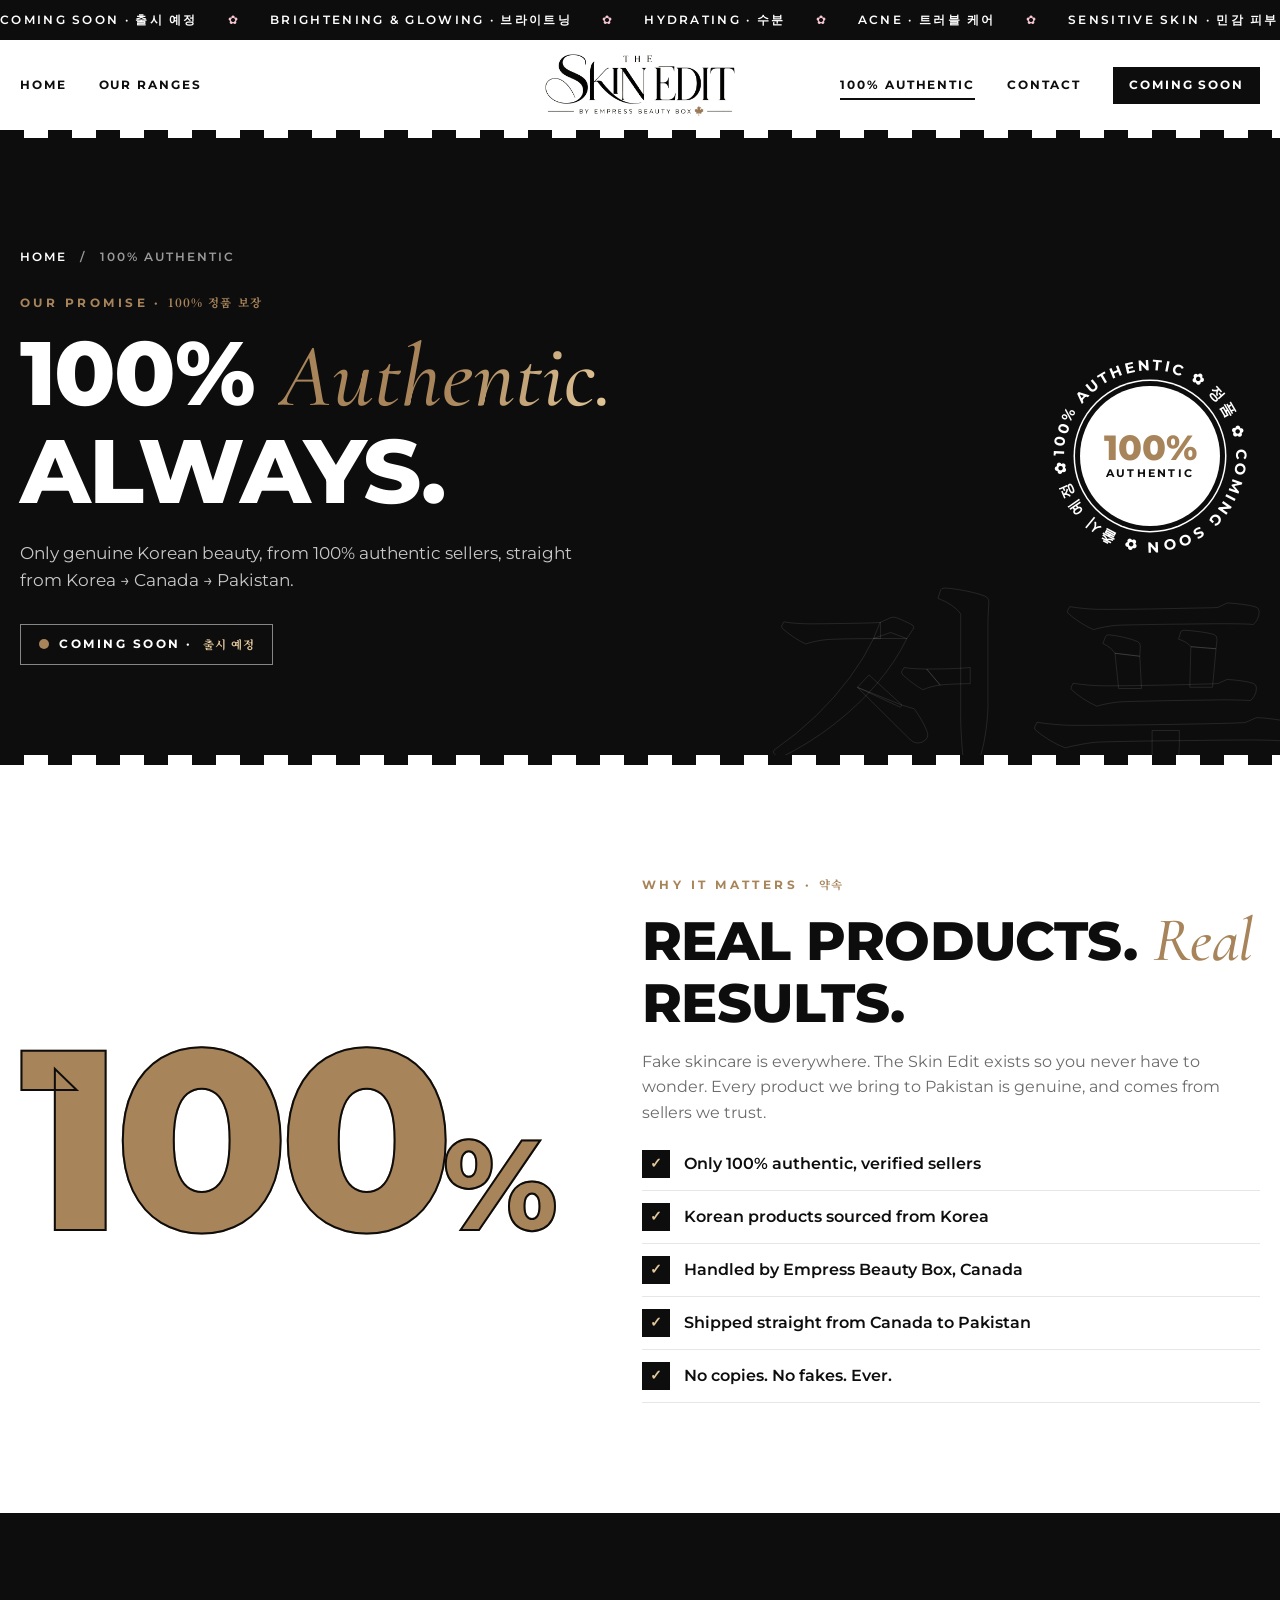
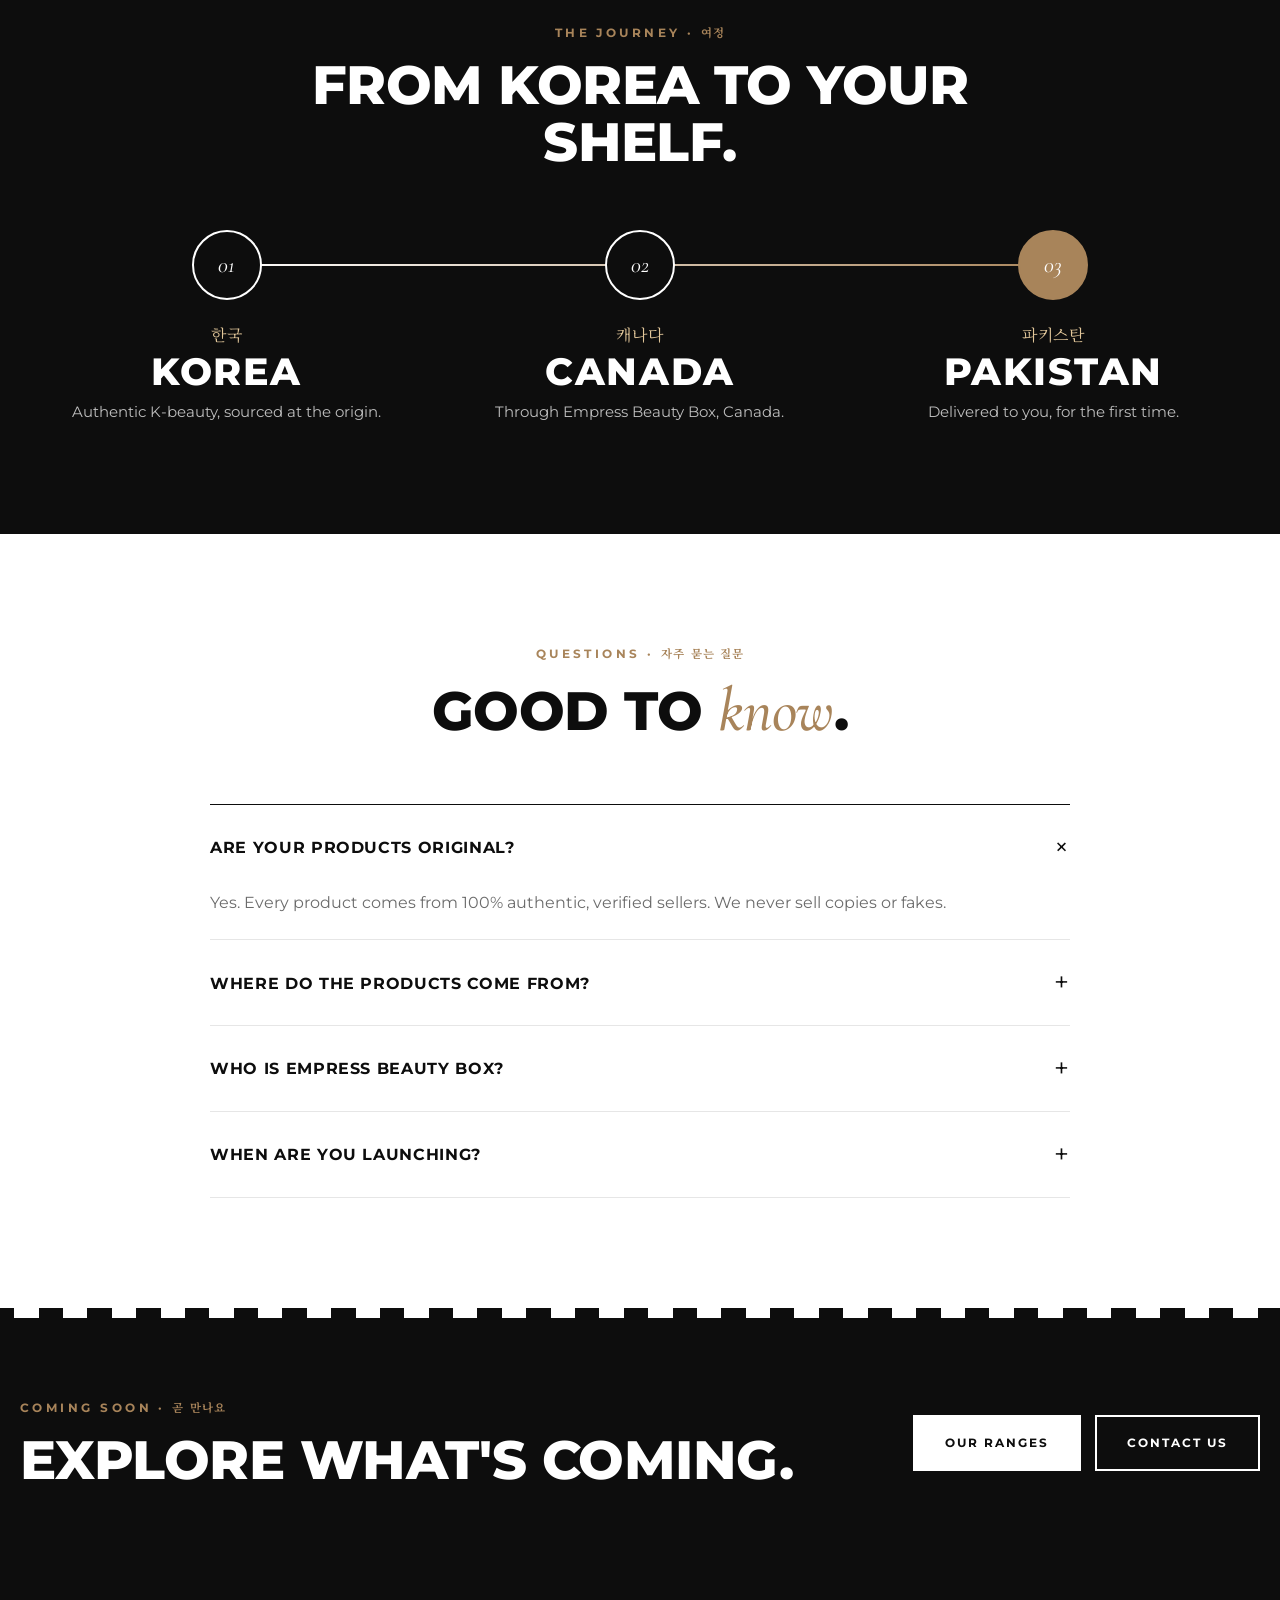
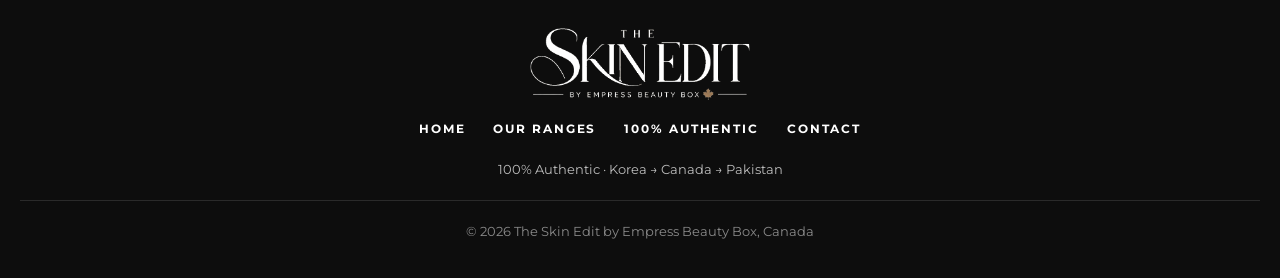
==== authentic.html @ d5a6337c "Add Our Ranges, 100% Authentic and Contact pages with shared header, mobile menu and footer Co-Autho" ====
<!DOCTYPE html>
<html lang="en">
<head>
  <meta charset="UTF-8" />
  <meta name="viewport" content="width=device-width, initial-scale=1.0" />
  <title>100% Authentic — The Skin Edit</title>
  <meta name="description" content="Every product at The Skin Edit is 100% authentic, from Korea through Canada to Pakistan." />
  <link rel="icon" href="images/logo.png" />
  <link rel="preconnect" href="https://fonts.googleapis.com" />
  <link rel="preconnect" href="https://fonts.gstatic.com" crossorigin />
  <link href="https://fonts.googleapis.com/css2?family=Cormorant+Garamond:ital,wght@0,500;0,600;1,500&family=Montserrat:wght@400;500;600;700;800&family=Noto+Serif+KR:wght@400;600&display=swap" rel="stylesheet" />
  <link rel="stylesheet" href="css/styles.css" />
</head>
<body>

  <!-- ===== Scrolling top bar: our ranges ===== -->
  <div class="promo" aria-label="Our ranges, coming soon">
    <div class="promo-track">
      <span>Coming Soon · 출시 예정</span><b>✿</b>
      <span>Brightening &amp; Glowing · 브라이트닝</span><b>✿</b>
      <span>Hydrating · 수분</span><b>✿</b>
      <span>Acne · 트러블 케어</span><b>✿</b>
      <span>Sensitive Skin · 민감 피부</span><b>✿</b>
      <span>Dry Skin · 건성 피부</span><b>✿</b>
      <span>Sunscreen · 선크림</span><b>✿</b>
      <span>Coming Soon · 출시 예정</span><b>✿</b>
      <span>Brightening &amp; Glowing · 브라이트닝</span><b>✿</b>
      <span>Hydrating · 수분</span><b>✿</b>
      <span>Acne · 트러블 케어</span><b>✿</b>
      <span>Sensitive Skin · 민감 피부</span><b>✿</b>
      <span>Dry Skin · 건성 피부</span><b>✿</b>
      <span>Sunscreen · 선크림</span><b>✿</b>
    </div>
  </div>

  <!-- ===== Header ===== -->
  <header class="header" id="top">
    <div class="container header-row">
      <nav class="nav nav-left">
        <a href="index.html">Home</a>
        <a href="ranges.html">Our Ranges</a>
      </nav>
      <a href="index.html" class="logo"><img src="images/logo.png" alt="The Skin Edit by Empress Beauty Box" /></a>
      <nav class="nav nav-right">
        <a href="authentic.html" class="active" aria-current="page">100% Authentic</a>
        <a href="contact.html">Contact</a>
        <a href="index.html#launch" class="nav-pill">Coming Soon</a>
      </nav>
      <button class="menu-btn" id="menuBtn" aria-label="Open menu" aria-expanded="false"><span></span><span></span><span></span></button>
    </div>
    <nav class="mobile-menu" id="mobileMenu">
      <a href="index.html">Home</a>
      <a href="ranges.html">Our Ranges</a>
      <a href="authentic.html" class="active" aria-current="page">100% Authentic</a>
      <a href="contact.html">Contact</a>
    </nav>
  </header>

  <main>
    <!-- ===== Page banner ===== -->
    <section class="page-hero">
      <div class="page-hero-kr" aria-hidden="true">정품</div>
      <div class="petals" aria-hidden="true">
        <span></span><span></span><span></span><span></span><span></span><span></span>
        <span></span><span></span><span></span><span></span><span></span><span></span>
      </div>
      <div class="container page-hero-inner with-seal">
        <div>
          <p class="crumbs intro" style="--d: 0.05s"><a href="index.html">Home</a> <span>/</span> 100% Authentic</p>
          <p class="eyebrow intro" style="--d: 0.15s">Our Promise · <span lang="ko">100% 정품 보장</span></p>
          <h1 class="intro" style="--d: 0.25s">100% <em>Authentic.</em><br />Always.</h1>
          <p class="page-hero-sub intro" style="--d: 0.4s">Only genuine Korean beauty, from 100% authentic sellers, straight from Korea → Canada → Pakistan.</p>
          <span class="soon-chip intro" style="--d: 0.55s"><span class="dot"></span> Coming Soon · <span lang="ko">출시 예정</span></span>
        </div>
        <div class="seal seal-lg intro" style="--d: 0.5s" aria-label="100% authentic">
          <svg viewBox="0 0 200 200" class="seal-ring" aria-hidden="true">
            <defs><path id="sealPath" d="M100 100 m-78 0 a78 78 0 1 1 156 0 a78 78 0 1 1 -156 0" /></defs>
            <text textLength="486" lengthAdjust="spacing"><textPath href="#sealPath" textLength="486" lengthAdjust="spacing">100% AUTHENTIC ✿ 정품 ✿ COMING SOON ✿ 출시 예정 ✿</textPath></text>
          </svg>
          <div class="seal-center"><b>100%</b><span>Authentic</span></div>
        </div>
      </div>
    </section>

    <!-- ===== Statement ===== -->
    <section class="section">
      <div class="container statement">
        <div class="statement-big reveal" aria-hidden="true">100<span>%</span></div>
        <div class="statement-text reveal">
          <p class="eyebrow">Why it matters · <span lang="ko">약속</span></p>
          <h2>Real products. <em>Real</em> results.</h2>
          <p>Fake skincare is everywhere. The Skin Edit exists so you never have to wonder. Every product we bring to Pakistan is genuine, and comes from sellers we trust.</p>
          <ul class="checklist">
            <li>Only 100% authentic, verified sellers</li>
            <li>Korean products sourced from Korea</li>
            <li>Handled by Empress Beauty Box, Canada</li>
            <li>Shipped straight from Canada to Pakistan</li>
            <li>No copies. No fakes. Ever.</li>
          </ul>
        </div>
      </div>
    </section>

    <!-- ===== Journey ===== -->
    <section class="journey">
      <div class="container">
        <div class="section-head light reveal">
          <p class="eyebrow">The Journey · <span lang="ko">여정</span></p>
          <h2>From Korea to your shelf.</h2>
        </div>
        <ol class="route">
          <li class="reveal">
            <span class="route-step">01</span>
            <p class="route-kr" lang="ko">한국</p>
            <h3>Korea</h3>
            <p>Authentic K-beauty, sourced at the origin.</p>
          </li>
          <li class="reveal">
            <span class="route-step">02</span>
            <p class="route-kr" lang="ko">캐나다</p>
            <h3>Canada</h3>
            <p>Through Empress Beauty Box, Canada.</p>
          </li>
          <li class="final reveal">
            <span class="route-step">03</span>
            <p class="route-kr" lang="ko">파키스탄</p>
            <h3>Pakistan</h3>
            <p>Delivered to you, for the first time.</p>
          </li>
        </ol>
      </div>
    </section>

    <!-- ===== FAQ ===== -->
    <section class="section">
      <div class="container faq-wrap">
        <div class="section-head reveal">
          <p class="eyebrow">Questions · <span lang="ko">자주 묻는 질문</span></p>
          <h2>Good to <em>know</em>.</h2>
        </div>
        <div class="faq">
          <details class="reveal" open>
            <summary>Are your products original?</summary>
            <p>Yes. Every product comes from 100% authentic, verified sellers. We never sell copies or fakes.</p>
          </details>
          <details class="reveal">
            <summary>Where do the products come from?</summary>
            <p>Korean products are sourced from Korea, brought through Empress Beauty Box in Canada, and shipped straight to Pakistan.</p>
          </details>
          <details class="reveal">
            <summary>Who is Empress Beauty Box?</summary>
            <p>Empress Beauty Box is the Canadian company behind The Skin Edit, bringing authentic K-beauty to Pakistan for the first time.</p>
          </details>
          <details class="reveal">
            <summary>When are you launching?</summary>
            <p>Very soon! The Skin Edit is coming to Pakistan for the first time. <a href="contact.html">Get in touch</a> to hear first.</p>
          </details>
        </div>
      </div>
    </section>

    <!-- ===== CTA ===== -->
    <section class="cta-band">
      <div class="container cta-inner reveal">
        <div>
          <p class="eyebrow">Coming Soon · <span lang="ko">곧 만나요</span></p>
          <h2>Explore what's coming.</h2>
        </div>
        <div class="cta-actions">
          <a href="ranges.html" class="btn btn-light">Our Ranges</a>
          <a href="contact.html" class="btn btn-ghost">Contact Us</a>
        </div>
      </div>
    </section>

  </main>

  <!-- ===== Footer ===== -->
  <footer class="footer">
    <div class="container footer-inner">
      <img src="images/logo-light.png" alt="The Skin Edit by Empress Beauty Box" class="footer-logo" />
      <nav class="footer-links">
        <a href="index.html">Home</a>
        <a href="ranges.html">Our Ranges</a>
        <a href="authentic.html">100% Authentic</a>
        <a href="contact.html">Contact</a>
      </nav>
      <p>100% Authentic · Korea → Canada → Pakistan</p>
      <p class="copy">© <span id="year"></span> The Skin Edit by Empress Beauty Box, Canada</p>
    </div>
  </footer>

  <script src="js/script.js"></script>
</body>
</html>
---- css/styles.css ----
/* ==========================================================
   The Skin Edit — by Empress Beauty Box
   Premium Sephora-style theme: black, white, stripes, gold accent.
   ========================================================== */
:root {
  --black: #0d0d0d;
  --white: #ffffff;
  --off: #f7f6f4;
  --grey: #6b6b6b;
  --line: #e6e6e6;
  --gold: #a8845a;
  --gold-light: #e2c79a;
  --sakura: #f7c6d3;
  --stripe: repeating-linear-gradient(90deg, var(--black) 0 24px, var(--white) 24px 48px);
  --stripe-wide: repeating-linear-gradient(90deg, var(--black) 0 60px, var(--white) 60px 120px);
  --ease: cubic-bezier(0.22, 1, 0.36, 1);
  --font-head: "Cormorant Garamond", Georgia, serif;
  --font-body: "Montserrat", "Helvetica Neue", Arial, sans-serif;
  --font-kr: "Noto Serif KR", serif;
}

* { box-sizing: border-box; margin: 0; padding: 0; }
html { scroll-behavior: smooth; scroll-padding-top: 110px; }
body { font-family: var(--font-body); color: var(--black); background: var(--white); overflow-x: hidden; line-height: 1.6; }
a { color: inherit; text-decoration: none; }
img { display: block; max-width: 100%; }
[lang="ko"] { font-family: var(--font-kr); letter-spacing: 0.05em; }
.container { width: min(1240px, 100% - 32px); margin-inline: auto; }
::selection { background: var(--black); color: var(--white); }

h1, h2, h3 { line-height: 1.05; }
h2 { font-size: clamp(2rem, 4.5vw, 3.4rem); font-weight: 800; text-transform: uppercase; letter-spacing: -0.01em; }
h2 em { font-family: var(--font-head); font-style: italic; font-weight: 500; text-transform: none; color: var(--gold); font-size: 1.15em; }
.eyebrow { font-size: 0.72rem; font-weight: 700; letter-spacing: 0.3em; text-transform: uppercase; color: var(--gold); margin-bottom: 14px; }
.eyebrow [lang="ko"] { letter-spacing: 0.1em; }

/* ---------- Buttons with shine sweep ---------- */
.btn {
  position: relative; overflow: hidden; display: inline-block;
  font-size: 0.78rem; font-weight: 700; letter-spacing: 0.16em; text-transform: uppercase;
  background: var(--black); color: var(--white); border: 2px solid var(--black); padding: 16px 30px;
  transition: background 0.35s var(--ease), color 0.35s var(--ease), transform 0.35s var(--ease);
}
.btn::after {
  content: ""; position: absolute; top: 0; left: -80%; width: 50%; height: 100%;
  background: linear-gradient(110deg, transparent, rgba(255, 255, 255, 0.45), transparent);
  transform: skewX(-20deg); transition: left 0.7s var(--ease);
}
.btn:hover { transform: translateY(-3px); }
.btn:hover::after { left: 130%; }
.btn-outline { background: transparent; color: var(--black); }
.btn-outline::after { background: linear-gradient(110deg, transparent, rgba(0, 0, 0, 0.12), transparent); }
.btn-outline:hover { background: var(--black); color: var(--white); }

/* ---------- Scrolling top bar ---------- */
.promo { background: var(--black); color: var(--white); overflow: hidden; }
.promo-track {
  display: flex; gap: 30px; width: max-content; padding: 11px 0; animation: marquee 45s linear infinite;
  font-size: 0.72rem; font-weight: 600; letter-spacing: 0.2em; text-transform: uppercase; white-space: nowrap;
}
.promo-track b { color: var(--sakura); font-weight: 400; }
.promo:hover .promo-track { animation-play-state: paused; }
@keyframes marquee { to { transform: translateX(-50%); } }

/* ---------- Header ---------- */
.header { position: sticky; top: 0; z-index: 50; background: rgba(255, 255, 255, 0.92); backdrop-filter: blur(12px); }
.header::after { content: ""; display: block; height: 8px; background: var(--stripe); animation: stripe-move 3s linear infinite; }
@keyframes stripe-move { to { background-position: 48px 0; } }
.header-row { display: grid; grid-template-columns: 1fr auto 1fr; align-items: center; padding: 14px 0; transition: padding 0.4s var(--ease); }
.logo img { height: 62px; width: auto; transition: height 0.4s var(--ease); }
.header.scrolled .header-row { padding: 6px 0; }
.header.scrolled .logo img { height: 46px; }
.nav { display: flex; gap: 32px; align-items: center; }
.nav-right { justify-content: flex-end; }
.nav a { font-size: 0.74rem; font-weight: 700; letter-spacing: 0.16em; text-transform: uppercase; position: relative; }
.nav a:not(.nav-pill)::after { content: ""; position: absolute; left: 0; right: 0; bottom: -5px; height: 2px; background: var(--black); transform: scaleX(0); transform-origin: right; transition: transform 0.4s var(--ease); }
.nav a:hover::after { transform: scaleX(1); transform-origin: left; }
.nav-pill { background: var(--black); color: var(--white); padding: 9px 16px; transition: background 0.3s; }
.nav-pill:hover { background: var(--gold); }

/* ---------- Hero ---------- */
.hero { position: relative; overflow: hidden; background: var(--off); border-bottom: 1px solid var(--line); }
.hero-glow {
  position: absolute; width: 640px; height: 640px; right: -120px; top: -120px; border-radius: 50%;
  background: radial-gradient(circle, rgba(226, 199, 154, 0.35), transparent 65%);
  animation: drift 12s ease-in-out infinite alternate;
}
@keyframes drift { to { transform: translate(-80px, 60px) scale(1.1); } }
.hero-kr {
  position: absolute; left: -10px; bottom: -0.42em; z-index: 0;
  font-family: var(--font-kr); font-weight: 600; font-size: clamp(6rem, 18vw, 16rem); line-height: 1;
  color: transparent; -webkit-text-stroke: 1px rgba(13, 13, 13, 0.06); white-space: nowrap; user-select: none;
}
.hero-grid { position: relative; z-index: 2; display: grid; grid-template-columns: 1.1fr 1fr; gap: 40px; align-items: center; min-height: calc(100vh - 140px); padding: 60px 0 90px; }
.tag { display: inline-block; font-size: 0.72rem; font-weight: 700; letter-spacing: 0.24em; text-transform: uppercase; border-bottom: 2px solid var(--black); padding-bottom: 6px; margin-bottom: 26px; }
.tag [lang="ko"] { letter-spacing: 0.08em; }
.hero h1 { font-size: clamp(3rem, 7.4vw, 6.4rem); font-weight: 800; text-transform: uppercase; letter-spacing: -0.02em; }
.hero h1 .line { display: block; }
.shimmer {
  font-family: var(--font-head); font-style: italic; font-weight: 500; text-transform: none; letter-spacing: 0;
  background: linear-gradient(100deg, var(--gold) 20%, var(--gold-light) 40%, var(--gold) 60%);
  background-size: 250% 100%; -webkit-background-clip: text; background-clip: text; color: transparent;
  animation: shimmer 4s linear infinite; padding-right: 0.1em;
}
@keyframes shimmer { from { background-position: 100% 0; } to { background-position: -150% 0; } }
.hero-sub { font-size: 1.05rem; color: var(--grey); max-width: 520px; margin: 24px 0 30px; }
.hero-sub strong { color: var(--black); }
.hero-actions { display: flex; gap: 14px; flex-wrap: wrap; }
.soon-badge { display: inline-flex; align-items: center; gap: 10px; margin-top: 34px; font-size: 0.75rem; font-weight: 700; letter-spacing: 0.24em; text-transform: uppercase; }
.soon-badge [lang="ko"] { letter-spacing: 0.08em; }
.dot { width: 10px; height: 10px; border-radius: 50%; background: var(--gold); box-shadow: 0 0 0 0 rgba(168, 132, 90, 0.6); animation: ping 1.8s ease-out infinite; }
@keyframes ping { to { box-shadow: 0 0 0 14px rgba(168, 132, 90, 0); } }

.hero-art svg { width: 100%; max-width: 480px; height: auto; display: block; margin-inline: auto; overflow: visible; }
.float { animation: float 6s ease-in-out infinite; }
@keyframes float { 50% { transform: translateY(-14px); } }
.branch { transform-box: fill-box; transform-origin: 50% 0; animation: sway 5s ease-in-out infinite; }
@keyframes sway { 50% { transform: rotate(1.5deg); } }


/* Coming soon kicker + 100% authentic block */
.authentic {
  position: relative; overflow: hidden; display: inline-flex; align-items: center; gap: 18px;
  margin-top: 28px; padding: 14px 26px 14px 20px; background: var(--black); color: var(--white);
  box-shadow: 8px 8px 0 var(--gold);
}
.authentic::after {
  content: ""; position: absolute; top: 0; left: -60%; width: 40%; height: 100%;
  background: linear-gradient(110deg, transparent, rgba(226, 199, 154, 0.35), transparent);
  transform: skewX(-20deg); animation: sweep 3.5s var(--ease) infinite;
}
@keyframes sweep { 0%, 40% { left: -60%; } 100% { left: 140%; } }
.authentic-big { font-size: clamp(2.6rem, 5vw, 3.6rem); font-weight: 800; line-height: 1; color: var(--gold-light); }
.authentic-text { display: grid; text-align: left; }
.authentic-text strong { font-size: clamp(1.3rem, 2.6vw, 1.8rem); font-weight: 800; letter-spacing: 0.12em; text-transform: uppercase; line-height: 1.1; }
.authentic-text [lang="ko"] { font-size: 0.82rem; color: #cfcfcf; }

/* Rotating authenticity seal */
.hero-art { position: relative; }
.seal { position: absolute; z-index: 3; left: 0; bottom: 14%; width: 150px; height: 150px; }
.seal-ring { width: 100%; height: 100%; animation: spin 18s linear infinite; overflow: visible; }
.seal-ring text { font-family: var(--font-body); font-size: 13.5px; font-weight: 700; letter-spacing: 1px; fill: var(--black); }
@keyframes spin { to { transform: rotate(360deg); } }
.seal-center {
  position: absolute; inset: 28px; border-radius: 50%; background: var(--black); color: var(--white);
  display: grid; place-content: center; text-align: center; box-shadow: 0 0 0 4px var(--white), 0 0 0 5.5px var(--black);
}
.seal-center b { font-size: 1.6rem; font-weight: 800; line-height: 1; color: var(--gold-light); }
.seal-center span { font-size: 0.56rem; font-weight: 700; letter-spacing: 0.2em; text-transform: uppercase; }

/* Hero entrance */
.intro { opacity: 0; transform: translateY(30px); transition: opacity 1s var(--ease), transform 1s var(--ease); transition-delay: var(--d, 0s); }
.loaded .intro { opacity: 1; transform: none; }

.scroll-hint { position: absolute; z-index: 3; left: 50%; bottom: 22px; transform: translateX(-50%); width: 26px; height: 42px; border: 2px solid var(--black); border-radius: 14px; }
.scroll-hint span { position: absolute; left: 50%; top: 8px; width: 4px; height: 8px; margin-left: -2px; background: var(--black); border-radius: 2px; animation: scroll-dot 1.8s var(--ease) infinite; }
@keyframes scroll-dot { 0% { opacity: 0; transform: translateY(0); } 30% { opacity: 1; } 100% { opacity: 0; transform: translateY(14px); } }

/* Falling sakura petals */
.petals { position: absolute; inset: 0; pointer-events: none; z-index: 1; }
.petals span { position: absolute; top: -30px; width: 14px; height: 11px; background: var(--sakura); border-radius: 150% 0 150% 0; animation: fall linear infinite; }
@keyframes fall {
  0% { transform: translate(0, 0) rotate(0deg); }
  50% { transform: translate(60px, 50vh) rotate(180deg); }
  100% { transform: translate(-20px, 105vh) rotate(360deg); }
}
.petals span:nth-child(1)  { left: 5%;  animation-duration: 12s; animation-delay: -1s; }
.petals span:nth-child(2)  { left: 14%; animation-duration: 15s; animation-delay: -6s; }
.petals span:nth-child(3)  { left: 24%; animation-duration: 11s; animation-delay: -3s; }
.petals span:nth-child(4)  { left: 34%; animation-duration: 16s; animation-delay: -9s; }
.petals span:nth-child(5)  { left: 46%; animation-duration: 13s; animation-delay: -2s; }
.petals span:nth-child(6)  { left: 56%; animation-duration: 15s; animation-delay: -11s; }
.petals span:nth-child(7)  { left: 64%; animation-duration: 11s; animation-delay: -7s; }
.petals span:nth-child(8)  { left: 72%; animation-duration: 14s; animation-delay: -4s; }
.petals span:nth-child(9)  { left: 80%; animation-duration: 12s; animation-delay: -8s; }
.petals span:nth-child(10) { left: 88%; animation-duration: 17s; animation-delay: -5s; }
.petals span:nth-child(11) { left: 94%; animation-duration: 13s; animation-delay: -10s; }
.petals span:nth-child(12) { left: 40%; animation-duration: 18s; animation-delay: -14s; }

/* ---------- Scroll reveal ---------- */
.reveal { opacity: 0; transform: translateY(40px); transition: opacity 0.9s var(--ease), transform 0.9s var(--ease); }
.reveal.visible { opacity: 1; transform: none; }

/* ---------- Trust bar ---------- */
.trust { border-bottom: 1px solid var(--line); }
.trust-grid { display: grid; grid-template-columns: repeat(4, 1fr); }
.trust-item { display: flex; align-items: center; gap: 14px; padding: 28px 20px; border-left: 1px solid var(--line); }
.trust-item:first-child { border-left: 0; }
.trust-item svg { flex: none; width: 34px; height: 34px; fill: none; stroke: var(--black); stroke-width: 1.5; stroke-linecap: round; stroke-linejoin: round; transition: transform 0.5s var(--ease), stroke 0.3s; }
.trust-item:hover svg { transform: scale(1.15) rotate(-6deg); stroke: var(--gold); }
.trust-item strong { display: block; font-size: 0.8rem; font-weight: 700; letter-spacing: 0.1em; text-transform: uppercase; }
.trust-item span { font-size: 0.82rem; color: var(--grey); }

/* ---------- Sections ---------- */
.section { padding: 110px 0; }
.section-head { text-align: center; max-width: 680px; margin: 0 auto 60px; }
.section-head p:not(.eyebrow) { color: var(--grey); margin-top: 16px; font-size: 1.02rem; }

/* ---------- Ranges ---------- */
.ranges { background: var(--white); }
.range-grid { display: grid; grid-template-columns: repeat(3, 1fr); gap: 22px; perspective: 1000px; }
.range-card {
  position: relative; overflow: hidden; isolation: isolate;
  border: 1.5px solid var(--black); background: var(--white); padding: 40px 32px 32px; min-height: 300px;
  display: flex; flex-direction: column;
  transition: opacity 0.9s var(--ease), transform 0.5s var(--ease), color 0.5s var(--ease), box-shadow 0.5s var(--ease);
}
.range-card::before {
  content: ""; position: absolute; inset: 0; z-index: -1; background: var(--black);
  transform: scaleY(0); transform-origin: bottom; transition: transform 0.6s var(--ease);
}
.range-card::after { content: ""; position: absolute; left: 0; right: 0; top: 0; height: 8px; background: var(--stripe); transition: background-position 1s linear; }
.range-card:hover { color: var(--white); box-shadow: 0 30px 50px rgba(0, 0, 0, 0.18); }
.range-card:hover::before { transform: scaleY(1); }
.range-card:hover::after { background-position: 96px 0; background-image: repeating-linear-gradient(90deg, var(--gold) 0 24px, var(--black) 24px 48px); }
.range-kr {
  position: absolute; right: -6px; bottom: -18px; z-index: -1;
  font-family: var(--font-kr); font-weight: 600; font-size: 6.5rem; line-height: 1;
  color: transparent; -webkit-text-stroke: 1px rgba(13, 13, 13, 0.12);
  transition: transform 0.8s var(--ease), -webkit-text-stroke-color 0.5s;
}
.range-card:hover .range-kr { transform: translateX(-16px); -webkit-text-stroke-color: rgba(226, 199, 154, 0.5); }
.range-icon { width: 40px; height: 40px; fill: none; stroke: currentColor; stroke-width: 1.4; stroke-linecap: round; stroke-linejoin: round; margin-bottom: 26px; transition: transform 0.6s var(--ease), stroke 0.4s; }
.range-card:hover .range-icon { transform: rotate(-10deg) scale(1.1); stroke: var(--gold-light); }
.range-num { font-family: var(--font-head); font-style: italic; font-size: 1.1rem; color: var(--gold); }
.range-card h3 { font-size: 1.35rem; font-weight: 800; text-transform: uppercase; letter-spacing: 0.02em; margin: 6px 0 8px; }
.range-ko { font-size: 0.95rem; color: var(--gold); }
.range-soon {
  margin-top: auto; align-self: flex-start; padding: 7px 14px; margin-top: 28px;
  border: 1.5px solid currentColor; font-size: 0.66rem; font-weight: 700; letter-spacing: 0.22em; text-transform: uppercase;
}

/* ---------- Big moving text band ---------- */
.band { background: var(--black); color: var(--white); overflow: hidden; padding: 26px 0; border-block: 8px solid transparent; border-image: var(--stripe) 8; }
.band-track { display: flex; align-items: center; gap: 34px; width: max-content; animation: marquee 50s linear infinite reverse; }
.band span { font-size: clamp(2rem, 5vw, 3.6rem); font-weight: 800; text-transform: uppercase; letter-spacing: 0.02em; white-space: nowrap; }
.band span:nth-of-type(4n + 1) { color: transparent; -webkit-text-stroke: 1.5px var(--white); }
.band .ko { font-family: var(--font-kr); font-weight: 600; text-transform: none; color: var(--gold-light); }
.band i { font-style: normal; color: var(--sakura); font-size: 1.6rem; }

/* ---------- Promise cards ---------- */
.promise-grid { display: grid; grid-template-columns: repeat(3, 1fr); gap: 22px; }
.promise-card { position: relative; border: 1.5px solid var(--black); padding: 52px 34px 40px; transition: opacity 0.9s var(--ease), transform 0.5s var(--ease), box-shadow 0.5s var(--ease); }
.promise-card::before { content: ""; position: absolute; top: 0; left: 0; right: 0; height: 10px; background: var(--stripe); }
.promise-card:hover { transform: translateY(-8px); box-shadow: 12px 12px 0 var(--black); }
.promise-card.dark { background: var(--black); color: var(--white); }
.promise-card.dark::before { background: repeating-linear-gradient(90deg, var(--white) 0 24px, var(--black) 24px 48px); }
.promise-card.dark:hover { box-shadow: 12px 12px 0 var(--gold); }
.promise-card.dark p { color: #c9c9c9; }
.promise-num { font-family: var(--font-head); font-style: italic; font-size: 2.6rem; color: var(--gold); line-height: 1; }
.promise-card .promise-kr { margin-top: 14px; font-size: 0.85rem; color: var(--gold) !important; }
.promise-card h3 { font-size: 1.15rem; font-weight: 800; text-transform: uppercase; letter-spacing: 0.04em; margin: 8px 0 12px; }
.promise-card p { color: var(--grey); font-size: 0.95rem; }

/* ---------- Journey ---------- */
.journey { background: var(--black); color: var(--white); padding: 110px 0; overflow: hidden; }
.section-head.light h2 { color: var(--white); }
.route { list-style: none; display: grid; grid-template-columns: repeat(3, 1fr); position: relative; }
.route::before {
  content: ""; position: absolute; top: 34px; left: 16%; right: 16%; height: 2px;
  background: linear-gradient(90deg, var(--white), var(--gold));
  transform: scaleX(0); transform-origin: left; transition: transform 1.6s var(--ease) 0.3s;
}
.route.drawn::before { transform: scaleX(1); }
.route li { position: relative; text-align: center; padding: 0 20px; }
.route-step {
  position: relative; z-index: 1; display: inline-grid; place-items: center; width: 70px; height: 70px; border-radius: 50%;
  background: var(--black); border: 2px solid var(--white); font-family: var(--font-head); font-style: italic; font-size: 1.4rem;
}
.route li.final .route-step { background: var(--gold); border-color: var(--gold); animation: ring 2.2s ease-out infinite; }
@keyframes ring { 0% { box-shadow: 0 0 0 0 rgba(168, 132, 90, 0.6); } 100% { box-shadow: 0 0 0 22px rgba(168, 132, 90, 0); } }
.route-kr { margin-top: 22px; color: var(--gold-light); font-size: 1rem; }
.route h3 { font-size: clamp(1.6rem, 3vw, 2.4rem); font-weight: 800; text-transform: uppercase; letter-spacing: 0.04em; margin: 4px 0 8px; }
.route p:not(.route-kr) { color: #bdbdbd; font-size: 0.95rem; }

/* ---------- Launch banner ---------- */
.launch { background: var(--stripe-wide); background-position: center; border-block: 14px solid var(--white); padding: 100px 16px; display: grid; place-items: center; animation: stripe-slide 20s linear infinite; }
@keyframes stripe-slide { to { background-position: calc(50% + 240px) 0; } }
.launch-box { background: var(--white); border: 2px solid var(--black); outline: 16px solid var(--white); padding: 54px 48px; width: min(640px, 100% - 32px); text-align: center; }
.launch-box img { width: min(320px, 80%); margin: 0 auto 26px; }
.launch-box h2 { font-size: clamp(2.2rem, 6vw, 3.8rem); }
.launch-sub { font-family: var(--font-head); font-style: italic; font-size: 1.5rem; color: var(--gold); margin-top: 6px; }
.launch-kr { margin-top: 14px; font-size: 0.9rem; color: var(--grey); }

/* ---------- Footer ---------- */
.footer { background: var(--black); color: #bdbdbd; padding: 60px 0 36px; text-align: center; }
.footer-inner { display: grid; justify-items: center; gap: 20px; }
.footer-logo { height: 72px; width: auto; }
.footer-links { display: flex; gap: 28px; flex-wrap: wrap; justify-content: center; }
.footer-links a { color: var(--white); font-size: 0.74rem; font-weight: 700; letter-spacing: 0.16em; text-transform: uppercase; transition: color 0.3s; }
.footer-links a:hover { color: var(--gold); }
.footer p { font-size: 0.82rem; }
.footer .copy { border-top: 1px solid #2a2a2a; padding-top: 20px; width: 100%; color: #8a8a8a; }

/* ---------- Reduced motion ---------- */
@media (prefers-reduced-motion: reduce) {
  *, *::before, *::after { animation: none !important; transition: none !important; }
  .petals { display: none; }
  .intro, .reveal { opacity: 1; transform: none; }
  .route::before { transform: none; }
  html { scroll-behavior: auto; }
}

/* ---------- Responsive ---------- */
@media (max-width: 960px) {
  .hero-grid { grid-template-columns: 1fr; min-height: 0; text-align: center; padding: 50px 0 90px; }
  .hero-sub { margin-inline: auto; }
  .hero-actions { justify-content: center; }
  .hero-art svg { max-width: 360px; }
  .seal { width: 112px; height: 112px; left: 0; bottom: 12%; }
  .seal-center { inset: 21px; }
  .seal-center b { font-size: 1.2rem; }
  .seal-center span { font-size: 0.45rem; }
  .trust-grid { grid-template-columns: repeat(2, 1fr); }
  .trust-item:nth-child(3) { border-left: 0; }
  .trust-item:nth-child(n+3) { border-top: 1px solid var(--line); }
  .range-grid { grid-template-columns: repeat(2, 1fr); }
  .promise-grid { grid-template-columns: 1fr; max-width: 520px; margin-inline: auto; }
}
@media (max-width: 720px) {
  .header-row { grid-template-columns: 1fr; justify-items: center; gap: 10px; padding: 12px 0; }
  .logo { order: -1; }
  .logo img { height: 48px; }
  .header.scrolled .logo img { height: 38px; }
  .nav { gap: 18px; }
  .nav a { font-size: 0.64rem; letter-spacing: 0.1em; }
  .header .nav-left { display: none; }
  .section, .journey { padding: 76px 0; }
  .trust-grid { grid-template-columns: 1fr; }
  .trust-item { border-left: 0; border-top: 1px solid var(--line); padding: 20px 4px; }
  .trust-item:first-child { border-top: 0; }
  .range-grid { grid-template-columns: 1fr; }
  .range-card { min-height: 0; }
  .route { grid-template-columns: 1fr; gap: 44px; }
  .route::before { top: 0; bottom: 0; left: 50%; right: auto; width: 2px; height: auto; background: linear-gradient(180deg, var(--white), var(--gold)); transform: scaleY(0); transform-origin: top; }
  .route.drawn::before { transform: scaleY(1); }
  .route li { background: var(--black); padding: 10px 0; }
  .launch { padding: 60px 16px; background: var(--stripe); }
  .launch-box { padding: 36px 22px; outline-width: 10px; }
}

/* ==========================================================
   Shared: active nav, mobile menu, extra buttons
   ========================================================== */
.nav a.active::after { transform: scaleX(1); }
.menu-btn { display: none; background: none; border: 0; cursor: pointer; padding: 8px; justify-self: end; }
.menu-btn span { display: block; width: 24px; height: 2px; background: var(--black); margin: 5px 0; transition: transform 0.3s var(--ease), opacity 0.3s; }
.menu-btn.open span:nth-child(1) { transform: translateY(7px) rotate(45deg); }
.menu-btn.open span:nth-child(2) { opacity: 0; }
.menu-btn.open span:nth-child(3) { transform: translateY(-7px) rotate(-45deg); }
.mobile-menu { display: none; }
.btn-light { background: var(--white); color: var(--black); border-color: var(--white); }
.btn-light:hover { background: transparent; color: var(--white); }
.btn-ghost { background: transparent; color: var(--white); border-color: var(--white); }
.btn-ghost:hover { background: var(--white); color: var(--black); }

/* ==========================================================
   Inner page banner
   ========================================================== */
.page-hero { position: relative; overflow: hidden; background: var(--black); color: var(--white); padding: 110px 0 100px; }
.page-hero::after { content: ""; position: absolute; left: 0; right: 0; bottom: 0; height: 10px; background: var(--stripe); animation: stripe-move 3s linear infinite; }
.page-hero-kr {
  position: absolute; right: -20px; bottom: -0.3em; font-family: var(--font-kr); font-weight: 600;
  font-size: clamp(7rem, 22vw, 20rem); line-height: 1; color: transparent; -webkit-text-stroke: 1px rgba(255, 255, 255, 0.1);
  white-space: nowrap; user-select: none;
}
.page-hero-inner { position: relative; z-index: 2; max-width: 1240px; }
.page-hero-inner.with-seal { display: flex; align-items: center; justify-content: space-between; gap: 40px; }
.crumbs { font-size: 0.72rem; font-weight: 600; letter-spacing: 0.18em; text-transform: uppercase; color: #9a9a9a; margin-bottom: 26px; }
.crumbs a { color: var(--white); }
.crumbs a:hover { color: var(--gold-light); }
.crumbs span { margin: 0 8px; }
.page-hero h1 { font-size: clamp(2.8rem, 7vw, 5.8rem); font-weight: 800; text-transform: uppercase; letter-spacing: -0.02em; max-width: 900px; }
.page-hero h1 em {
  font-family: var(--font-head); font-style: italic; font-weight: 500; text-transform: none; letter-spacing: 0;
  background: linear-gradient(100deg, var(--gold) 20%, var(--gold-light) 40%, var(--gold) 60%);
  background-size: 250% 100%; -webkit-background-clip: text; background-clip: text; color: transparent;
  animation: shimmer 4s linear infinite; padding-right: 0.08em;
}
.page-hero-sub { font-size: 1.05rem; color: #c9c9c9; max-width: 560px; margin: 22px 0 30px; }
.soon-chip { display: inline-flex; align-items: center; gap: 10px; border: 1.5px solid rgba(255, 255, 255, 0.5); padding: 10px 18px; font-size: 0.72rem; font-weight: 700; letter-spacing: 0.22em; text-transform: uppercase; }
.soon-chip [lang="ko"] { letter-spacing: 0.06em; color: var(--gold-light); }
.seal-lg { position: relative; flex: none; width: 220px; height: 220px; left: auto; bottom: auto; }
.page-hero .seal-ring text { fill: var(--white); font-size: 13.5px; }
.page-hero .seal-center { inset: 40px; background: var(--white); color: var(--black); box-shadow: 0 0 0 5px var(--black), 0 0 0 6.5px var(--white); }
.page-hero .seal-center b { font-size: 2.2rem; color: var(--gold); }
.page-hero .seal-center span { font-size: 0.7rem; }

/* ==========================================================
   Ranges page
   ========================================================== */
.jump { position: sticky; top: 98px; z-index: 40; background: var(--white); border-bottom: 1px solid var(--line); }
.jump-row { display: flex; justify-content: center; gap: 30px; overflow-x: auto; scrollbar-width: none; }
.jump-row::-webkit-scrollbar { display: none; }
.jump a { padding: 16px 0; font-size: 0.74rem; font-weight: 700; letter-spacing: 0.1em; text-transform: uppercase; white-space: nowrap; border-bottom: 3px solid transparent; transition: border-color 0.3s; }
.jump a:hover { border-bottom-color: var(--black); }
.range-list .container { display: grid; gap: 80px; }
.range-row { display: grid; grid-template-columns: 1fr 1fr; gap: 60px; align-items: center; scroll-margin-top: 170px; }
.range-row.reverse .range-visual { order: 2; }
.range-visual {
  position: relative; overflow: hidden; aspect-ratio: 5 / 4; display: grid; place-items: center;
  border: 1.5px solid var(--black); background: var(--off);
}
.range-visual::before { content: ""; position: absolute; left: 0; right: 0; top: 0; height: 12px; background: var(--stripe); }
.range-visual.dark { background: var(--black); color: var(--white); }
.range-visual.dark::before { background: repeating-linear-gradient(90deg, var(--white) 0 24px, var(--black) 24px 48px); }
.range-visual-kr {
  position: absolute; font-family: var(--font-kr); font-weight: 600; font-size: clamp(5rem, 12vw, 10rem); line-height: 1;
  color: transparent; -webkit-text-stroke: 1.5px rgba(13, 13, 13, 0.14); transition: transform 1s var(--ease);
}
.range-visual.dark .range-visual-kr { -webkit-text-stroke-color: rgba(226, 199, 154, 0.35); }
.range-visual svg { position: relative; width: 84px; height: 84px; fill: none; stroke: currentColor; stroke-width: 1.2; stroke-linecap: round; stroke-linejoin: round; transition: transform 0.8s var(--ease); }
.range-row:hover .range-visual-kr { transform: scale(1.08); }
.range-row:hover .range-visual svg { transform: rotate(-10deg) scale(1.1); }
.range-info h2 { font-size: clamp(1.8rem, 3.6vw, 2.8rem); margin: 6px 0 6px; }
.range-info > p:not(.range-ko) { color: var(--grey); margin-top: 16px; max-width: 480px; }
.range-info .range-num { font-size: 1.6rem; }
.range-info .range-ko { font-size: 1.05rem; }
.best-for { list-style: none; display: flex; flex-wrap: wrap; gap: 8px; margin-top: 20px; }
.best-for li { background: var(--off); border: 1px solid var(--line); padding: 6px 14px; font-size: 0.78rem; font-weight: 600; }
.range-info .range-soon { display: inline-block; margin-top: 26px; background: var(--black); color: var(--white); border-color: var(--black); }
.range-info .range-soon [lang="ko"] { color: var(--gold-light); letter-spacing: 0.05em; }

/* CTA band */
.cta-band { background: var(--black); color: var(--white); padding: 80px 0; border-top: 10px solid transparent; border-image: var(--stripe) 10; }
.cta-inner { display: flex; align-items: center; justify-content: space-between; gap: 30px; flex-wrap: wrap; }
.cta-inner h2 { color: var(--white); }
.cta-actions { display: flex; gap: 14px; flex-wrap: wrap; }

/* ==========================================================
   Authentic page
   ========================================================== */
.statement { display: grid; grid-template-columns: 1fr 1.1fr; gap: 60px; align-items: center; }
.statement-big {
  font-size: clamp(7rem, 20vw, 16rem); font-weight: 800; line-height: 0.9; letter-spacing: -0.04em;
  color: transparent; -webkit-text-stroke: 2px var(--black);
  background: linear-gradient(0deg, var(--gold) 50%, transparent 50%); background-size: 100% 200%; background-position: 0 0;
  -webkit-background-clip: text; background-clip: text; transition: background-position 1.8s var(--ease) 0.3s;
}
.statement-big.visible { background-position: 0 100%; }
.statement-big span { font-size: 0.5em; }
.statement-text > p:not(.eyebrow) { color: var(--grey); margin: 18px 0 24px; }
.checklist { list-style: none; display: grid; gap: 12px; }
.checklist li { display: flex; align-items: center; gap: 14px; font-weight: 600; padding-bottom: 12px; border-bottom: 1px solid var(--line); }
.checklist li::before { content: "✓"; flex: none; width: 28px; height: 28px; display: grid; place-items: center; background: var(--black); color: var(--gold-light); font-size: 0.85rem; }

.faq-wrap { max-width: 860px; }
.faq { border-top: 1.5px solid var(--black); }
.faq details { border-bottom: 1px solid var(--line); }
.faq summary {
  list-style: none; cursor: pointer; display: flex; justify-content: space-between; align-items: center; gap: 20px;
  padding: 22px 0; font-size: 1.02rem; font-weight: 700; text-transform: uppercase; letter-spacing: 0.04em;
}
.faq summary::-webkit-details-marker { display: none; }
.faq summary::after { content: "+"; font-size: 1.6rem; font-weight: 400; transition: transform 0.4s var(--ease); }
.faq details[open] summary::after { transform: rotate(45deg); }
.faq details p { color: var(--grey); padding: 0 40px 24px 0; }
.faq details a { color: var(--black); font-weight: 600; text-decoration: underline; }

/* ==========================================================
   Contact page
   ========================================================== */
.contact-grid { display: grid; grid-template-columns: repeat(3, 1fr); gap: 22px; }
.contact-card {
  position: relative; display: flex; flex-direction: column; gap: 8px; padding: 46px 32px 32px; border: 1.5px solid var(--black);
  transition: opacity 0.9s var(--ease), transform 0.5s var(--ease), box-shadow 0.5s var(--ease);
}
.contact-card::before { content: ""; position: absolute; left: 0; right: 0; top: 0; height: 10px; background: var(--stripe); }
.contact-card:hover { transform: translateY(-8px); box-shadow: 12px 12px 0 var(--black); }
.contact-card.dark { background: var(--black); color: var(--white); }
.contact-card.dark::before { background: repeating-linear-gradient(90deg, var(--white) 0 24px, var(--black) 24px 48px); }
.contact-card.dark:hover { box-shadow: 12px 12px 0 var(--gold); }
.contact-card svg { width: 40px; height: 40px; fill: none; stroke: currentColor; stroke-width: 1.4; stroke-linecap: round; stroke-linejoin: round; margin-bottom: 14px; }
.contact-card h3 { font-size: 1.3rem; font-weight: 800; text-transform: uppercase; letter-spacing: 0.04em; }
.contact-value { color: var(--grey); }
.contact-card.dark .contact-value { color: #c9c9c9; }
.contact-go { margin-top: 18px; font-size: 0.72rem; font-weight: 700; letter-spacing: 0.18em; text-transform: uppercase; color: var(--gold); }

.where { background: var(--off); padding: 90px 0; border-top: 1px solid var(--line); }
.where-grid { display: grid; grid-template-columns: 1fr auto 1fr; gap: 30px; align-items: center; }
.where-card { background: var(--white); border: 1.5px solid var(--black); padding: 40px; text-align: center; }
.where-card.gold { background: var(--black); color: var(--white); box-shadow: 10px 10px 0 var(--gold); }
.where-card .route-kr { margin: 0; color: var(--gold); }
.where-card h3 { font-size: clamp(1.8rem, 3.4vw, 2.6rem); font-weight: 800; text-transform: uppercase; margin: 4px 0 8px; }
.where-card p:not(.route-kr) { color: var(--grey); }
.where-card.gold p:not(.route-kr) { color: #c9c9c9; }
.where-arrow { font-size: 2.6rem; animation: nudge 1.8s var(--ease) infinite; }
@keyframes nudge { 50% { transform: translateX(10px); } }

/* ==========================================================
   Responsive for new parts
   ========================================================== */
@media (max-width: 960px) {
  .header .nav { gap: 22px; }
  .range-row, .statement { grid-template-columns: 1fr; gap: 30px; }
  .range-row.reverse .range-visual { order: 0; }
  .contact-grid { grid-template-columns: 1fr; max-width: 520px; margin-inline: auto; }
  .page-hero-inner.with-seal { flex-direction: column; align-items: flex-start; }
  .seal-lg { width: 170px; height: 170px; }
  .page-hero .seal-center { inset: 30px; }
  .page-hero .seal-center b { font-size: 1.7rem; }
}
@media (max-width: 860px) {
  .header .nav { display: none; }
  .header-row { grid-template-columns: 40px 1fr 40px; justify-items: center; }
  .logo { order: 0; grid-column: 2; }
  .menu-btn { display: block; grid-column: 3; }
  .mobile-menu { display: none; flex-direction: column; align-items: center; gap: 18px; padding: 22px 16px 26px; border-top: 1px solid var(--line); }
  .mobile-menu.open { display: flex; }
  .mobile-menu a { font-size: 0.8rem; font-weight: 700; letter-spacing: 0.16em; text-transform: uppercase; }
  .mobile-menu a.active { border-bottom: 2px solid var(--black); }
  .jump { top: 78px; }
  .jump-row { justify-content: flex-start; gap: 22px; }
  .page-hero { padding: 70px 0 70px; }
  .where-grid { grid-template-columns: 1fr; }
  .where-arrow { transform: rotate(90deg); justify-self: center; animation: none; }
}
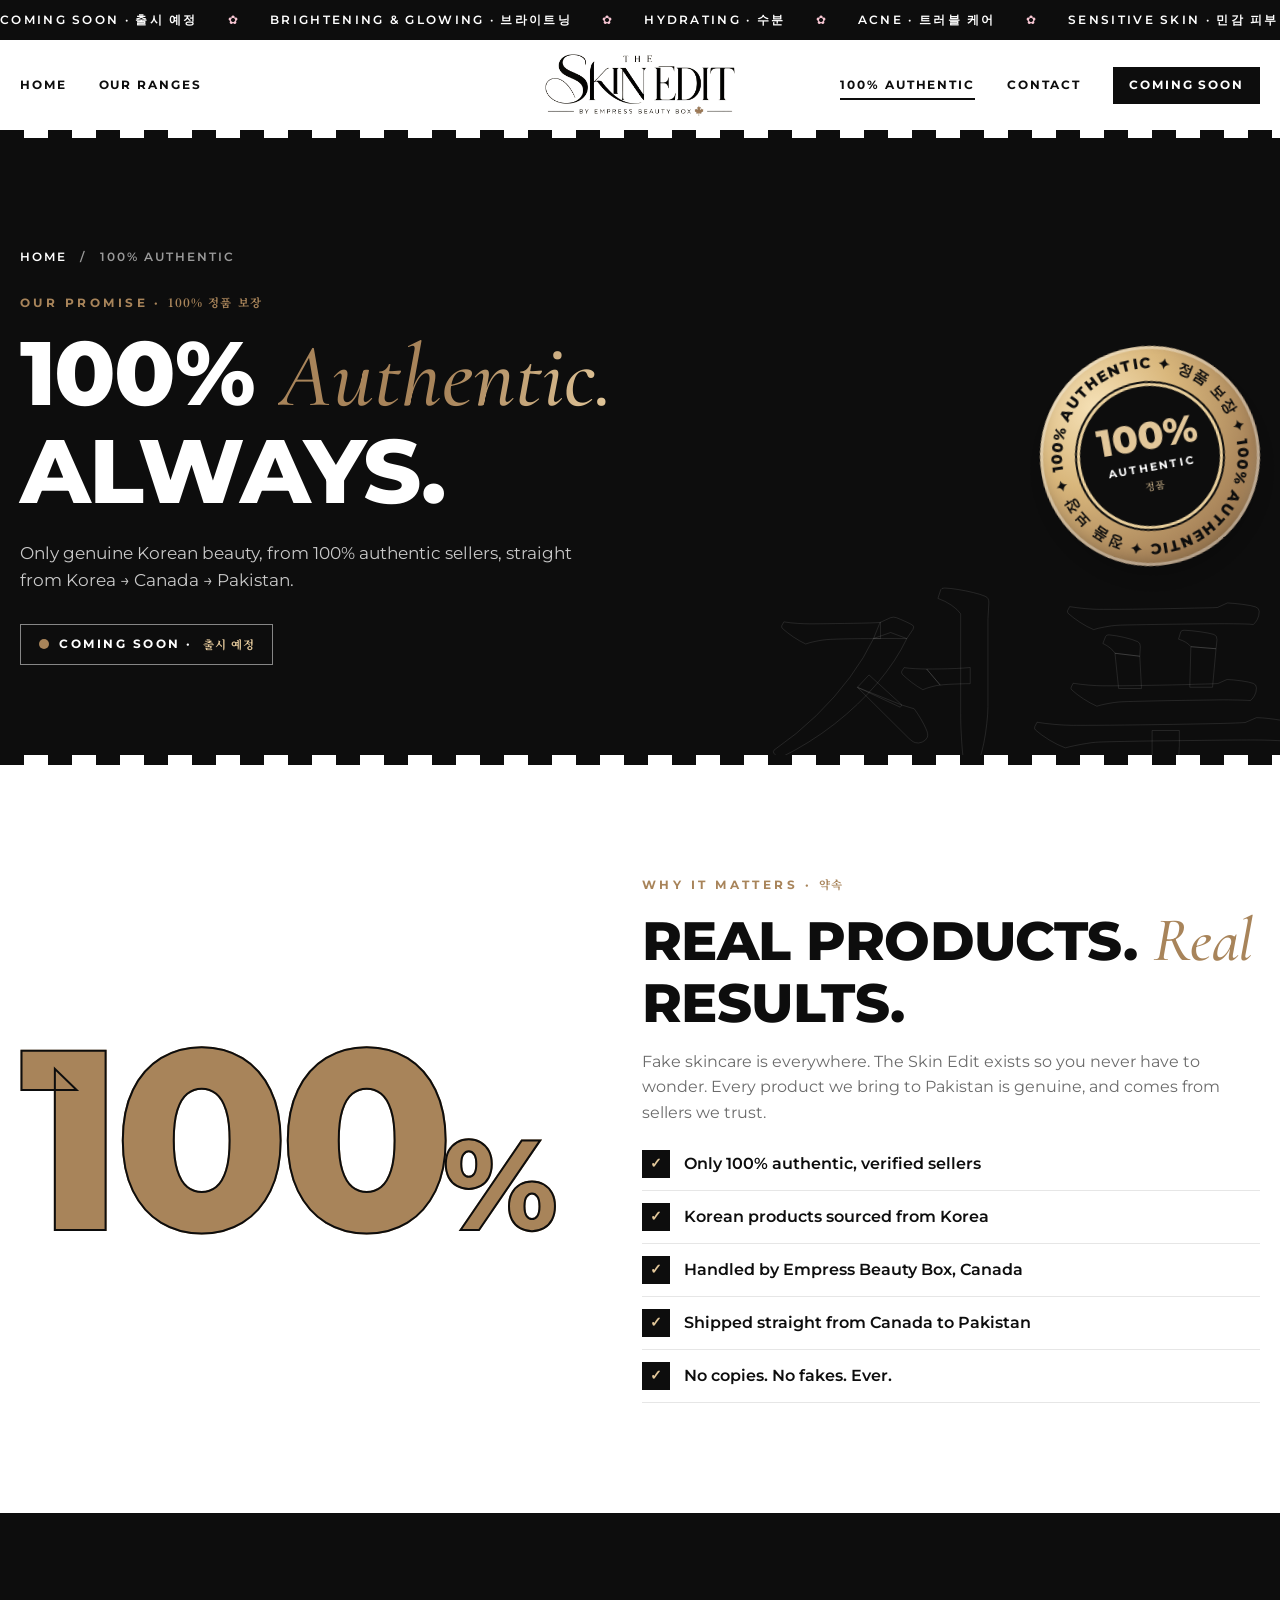
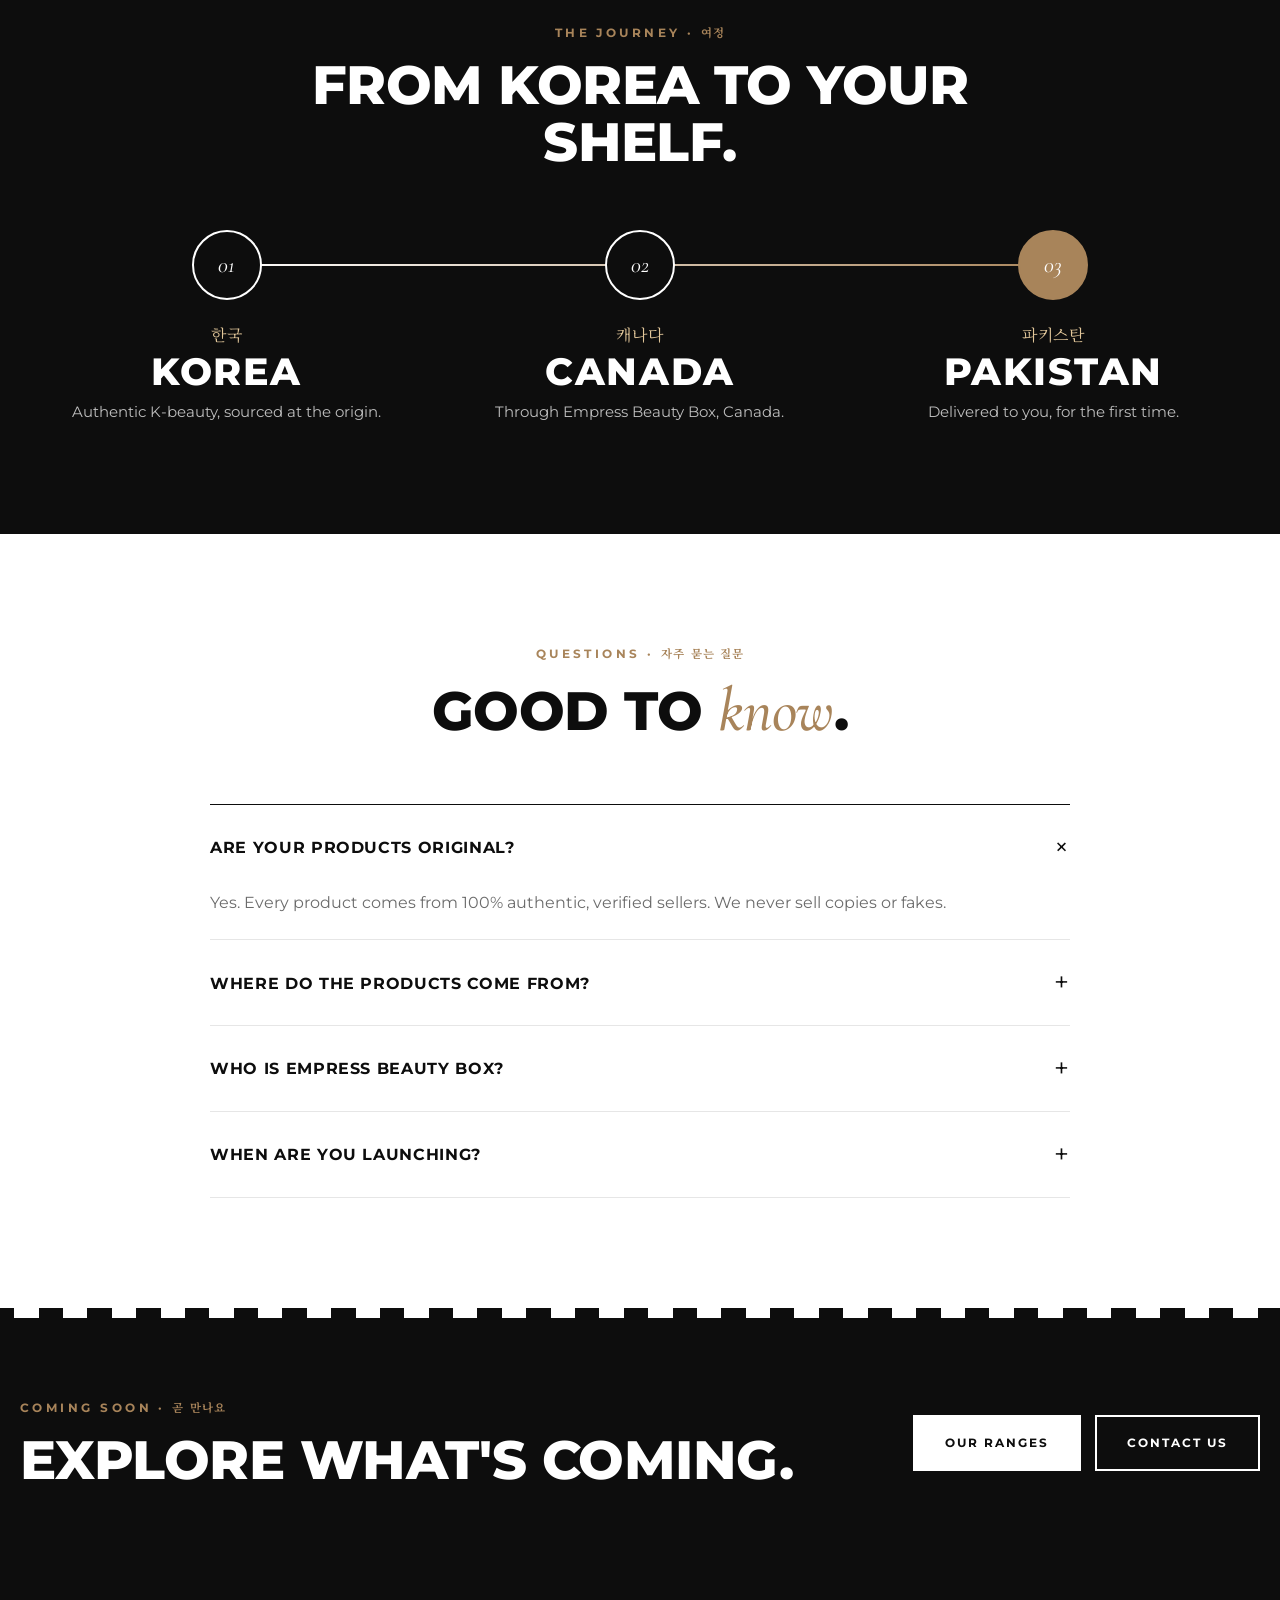
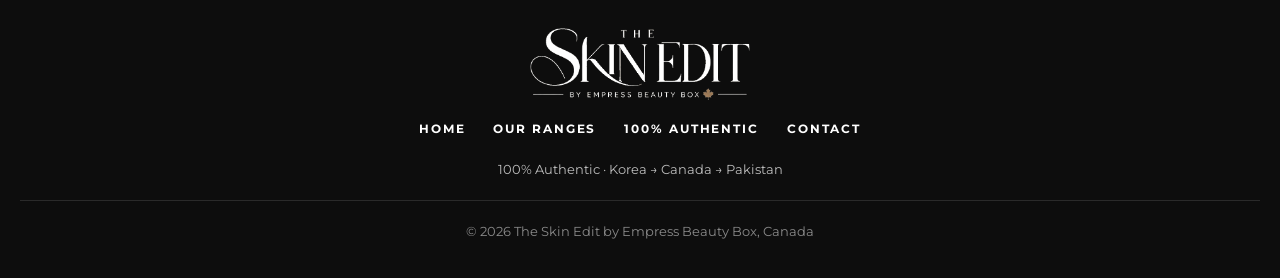
==== commit a39775c6: "Add gold 100% authentic sticker to home banner, use it on the authentic page, and re-link the extra " ====
--- a/authentic.html
+++ b/authentic.html
@@ -74,10 +74,10 @@
         </div>
         <div class="seal seal-lg intro" style="--d: 0.5s" aria-label="100% authentic">
           <svg viewBox="0 0 200 200" class="seal-ring" aria-hidden="true">
-            <defs><path id="sealPath" d="M100 100 m-78 0 a78 78 0 1 1 156 0 a78 78 0 1 1 -156 0" /></defs>
-            <text textLength="486" lengthAdjust="spacing"><textPath href="#sealPath" textLength="486" lengthAdjust="spacing">100% AUTHENTIC ✿ 정품 ✿ COMING SOON ✿ 출시 예정 ✿</textPath></text>
+            <defs><path id="sealPath" d="M100 100 m-80 0 a80 80 0 1 1 160 0 a80 80 0 1 1 -160 0" /></defs>
+            <text textLength="496" lengthAdjust="spacing"><textPath href="#sealPath" textLength="496" lengthAdjust="spacing">100% AUTHENTIC ✦ 정품 보장 ✦ 100% AUTHENTIC ✦ 정품 보장 ✦</textPath></text>
           </svg>
-          <div class="seal-center"><b>100%</b><span>Authentic</span></div>
+          <div class="seal-center"><b>100%</b><span>Authentic</span><i lang="ko">정품</i></div>
         </div>
       </div>
     </section>
--- a/css/styles.css
+++ b/css/styles.css
@@ -103,7 +103,7 @@
   animation: shimmer 4s linear infinite; padding-right: 0.1em;
 }
 @keyframes shimmer { from { background-position: 100% 0; } to { background-position: -150% 0; } }
-.hero-sub { font-size: 1.05rem; color: var(--grey); max-width: 520px; margin: 24px 0 30px; }
+.hero-sub { font-size: 1.05rem; color: var(--grey); max-width: 520px; margin: 22px 0 30px; }
 .hero-sub strong { color: var(--black); }
 .hero-actions { display: flex; gap: 14px; flex-wrap: wrap; }
 .soon-badge { display: inline-flex; align-items: center; gap: 10px; margin-top: 34px; font-size: 0.75rem; font-weight: 700; letter-spacing: 0.24em; text-transform: uppercase; }
@@ -135,18 +135,45 @@
 .authentic-text strong { font-size: clamp(1.3rem, 2.6vw, 1.8rem); font-weight: 800; letter-spacing: 0.12em; text-transform: uppercase; line-height: 1.1; }
 .authentic-text [lang="ko"] { font-size: 0.82rem; color: #cfcfcf; }
 
-/* Rotating authenticity seal */
+/* Gold 100% authentic sticker */
 .hero-art { position: relative; }
-.seal { position: absolute; z-index: 3; left: 0; bottom: 14%; width: 150px; height: 150px; }
-.seal-ring { width: 100%; height: 100%; animation: spin 18s linear infinite; overflow: visible; }
-.seal-ring text { font-family: var(--font-body); font-size: 13.5px; font-weight: 700; letter-spacing: 1px; fill: var(--black); }
+.seal {
+  position: absolute; z-index: 3; left: -10px; top: 40%; width: 180px; height: 180px;
+  transform: rotate(-10deg); filter: drop-shadow(0 14px 22px rgba(0, 0, 0, 0.28));
+  animation: sticker-pop 1s var(--ease) 1.2s both;
+}
+@keyframes sticker-pop { from { transform: rotate(-30deg) scale(0); } to { transform: rotate(-10deg) scale(1); } }
+.seal::before {
+  content: ""; position: absolute; inset: 0; border-radius: 50%;
+  background: radial-gradient(circle at 30% 25%, #f6e2b8 0%, #d9b77c 35%, #a8845a 70%, #8a6a43 100%);
+  box-shadow: inset 0 0 0 3px rgba(255, 255, 255, 0.35), inset 0 -6px 14px rgba(0, 0, 0, 0.18);
+}
+.seal::after {
+  content: ""; position: absolute; inset: 0; border-radius: 50%; overflow: hidden;
+  background: linear-gradient(115deg, transparent 35%, rgba(255, 255, 255, 0.55) 50%, transparent 65%);
+  background-size: 300% 100%; animation: foil 4s ease-in-out infinite;
+}
+@keyframes foil { 0%, 30% { background-position: 120% 0; } 100% { background-position: -120% 0; } }
+.seal-ring { position: relative; z-index: 1; width: 100%; height: 100%; animation: spin 18s linear infinite; overflow: visible; }
+.seal-ring text { font-family: var(--font-body); font-size: 13.5px; font-weight: 800; letter-spacing: 1px; fill: var(--black); }
 @keyframes spin { to { transform: rotate(360deg); } }
 .seal-center {
-  position: absolute; inset: 28px; border-radius: 50%; background: var(--black); color: var(--white);
-  display: grid; place-content: center; text-align: center; box-shadow: 0 0 0 4px var(--white), 0 0 0 5.5px var(--black);
-}
-.seal-center b { font-size: 1.6rem; font-weight: 800; line-height: 1; color: var(--gold-light); }
-.seal-center span { font-size: 0.56rem; font-weight: 700; letter-spacing: 0.2em; text-transform: uppercase; }
+  position: absolute; z-index: 2; inset: 32px; border-radius: 50%; background: var(--black); color: var(--white);
+  display: grid; place-content: center; text-align: center;
+  box-shadow: 0 0 0 3px #e9cf9c, 0 0 0 5px var(--black);
+}
+.seal-center b { font-size: 2rem; font-weight: 800; line-height: 1; color: var(--gold-light); }
+.seal-center span { font-size: 0.6rem; font-weight: 700; letter-spacing: 0.2em; text-transform: uppercase; margin-top: 3px; }
+.seal-center i { font-style: normal; font-family: var(--font-kr); font-size: 0.62rem; color: var(--gold-light); margin-top: 2px; }
+
+/* Welcome points */
+.welcome-points { list-style: none; display: flex; flex-wrap: wrap; gap: 10px; margin-top: 28px; }
+.welcome-points li {
+  display: inline-flex; align-items: center; gap: 10px; background: var(--black); color: var(--white);
+  padding: 11px 18px; font-size: 0.78rem; font-weight: 700; letter-spacing: 0.14em; text-transform: uppercase;
+}
+.welcome-points li::before { content: "✓"; color: var(--gold-light); }
+.welcome-points [lang="ko"] { font-size: 0.75rem; font-weight: 400; letter-spacing: 0.04em; text-transform: none; color: var(--gold-light); }
 
 /* Hero entrance */
 .intro { opacity: 0; transform: translateY(30px); transition: opacity 1s var(--ease), transform 1s var(--ease); transition-delay: var(--d, 0s); }
@@ -305,12 +332,13 @@
 @media (max-width: 960px) {
   .hero-grid { grid-template-columns: 1fr; min-height: 0; text-align: center; padding: 50px 0 90px; }
   .hero-sub { margin-inline: auto; }
-  .hero-actions { justify-content: center; }
+  .hero-actions, .welcome-points { justify-content: center; }
   .hero-art svg { max-width: 360px; }
-  .seal { width: 112px; height: 112px; left: 0; bottom: 12%; }
-  .seal-center { inset: 21px; }
-  .seal-center b { font-size: 1.2rem; }
-  .seal-center span { font-size: 0.45rem; }
+  .seal { width: 128px; height: 128px; left: 0; top: 46%; }
+  .seal-center { inset: 23px; }
+  .seal-center b { font-size: 1.4rem; }
+  .seal-center span { font-size: 0.46rem; }
+  .seal-center i { font-size: 0.5rem; }
   .trust-grid { grid-template-columns: repeat(2, 1fr); }
   .trust-item:nth-child(3) { border-left: 0; }
   .trust-item:nth-child(n+3) { border-top: 1px solid var(--line); }
@@ -325,6 +353,8 @@
   .nav { gap: 18px; }
   .nav a { font-size: 0.64rem; letter-spacing: 0.1em; }
   .header .nav-left { display: none; }
+  .welcome-points li { padding: 10px 12px; font-size: 0.64rem; letter-spacing: 0.08em; gap: 7px; white-space: nowrap; }
+  .welcome-points [lang="ko"] { font-size: 0.64rem; }
   .section, .journey { padding: 76px 0; }
   .trust-grid { grid-template-columns: 1fr; }
   .trust-item { border-left: 0; border-top: 1px solid var(--line); padding: 20px 4px; }
@@ -380,10 +410,9 @@
 .page-hero-sub { font-size: 1.05rem; color: #c9c9c9; max-width: 560px; margin: 22px 0 30px; }
 .soon-chip { display: inline-flex; align-items: center; gap: 10px; border: 1.5px solid rgba(255, 255, 255, 0.5); padding: 10px 18px; font-size: 0.72rem; font-weight: 700; letter-spacing: 0.22em; text-transform: uppercase; }
 .soon-chip [lang="ko"] { letter-spacing: 0.06em; color: var(--gold-light); }
-.seal-lg { position: relative; flex: none; width: 220px; height: 220px; left: auto; bottom: auto; }
-.page-hero .seal-ring text { fill: var(--white); font-size: 13.5px; }
-.page-hero .seal-center { inset: 40px; background: var(--white); color: var(--black); box-shadow: 0 0 0 5px var(--black), 0 0 0 6.5px var(--white); }
-.page-hero .seal-center b { font-size: 2.2rem; color: var(--gold); }
+.seal-lg { position: relative; flex: none; width: 220px; height: 220px; left: auto; top: auto; }
+.page-hero .seal-center { inset: 40px; }
+.page-hero .seal-center b { font-size: 2.4rem; }
 .page-hero .seal-center span { font-size: 0.7rem; }
 
 /* ==========================================================
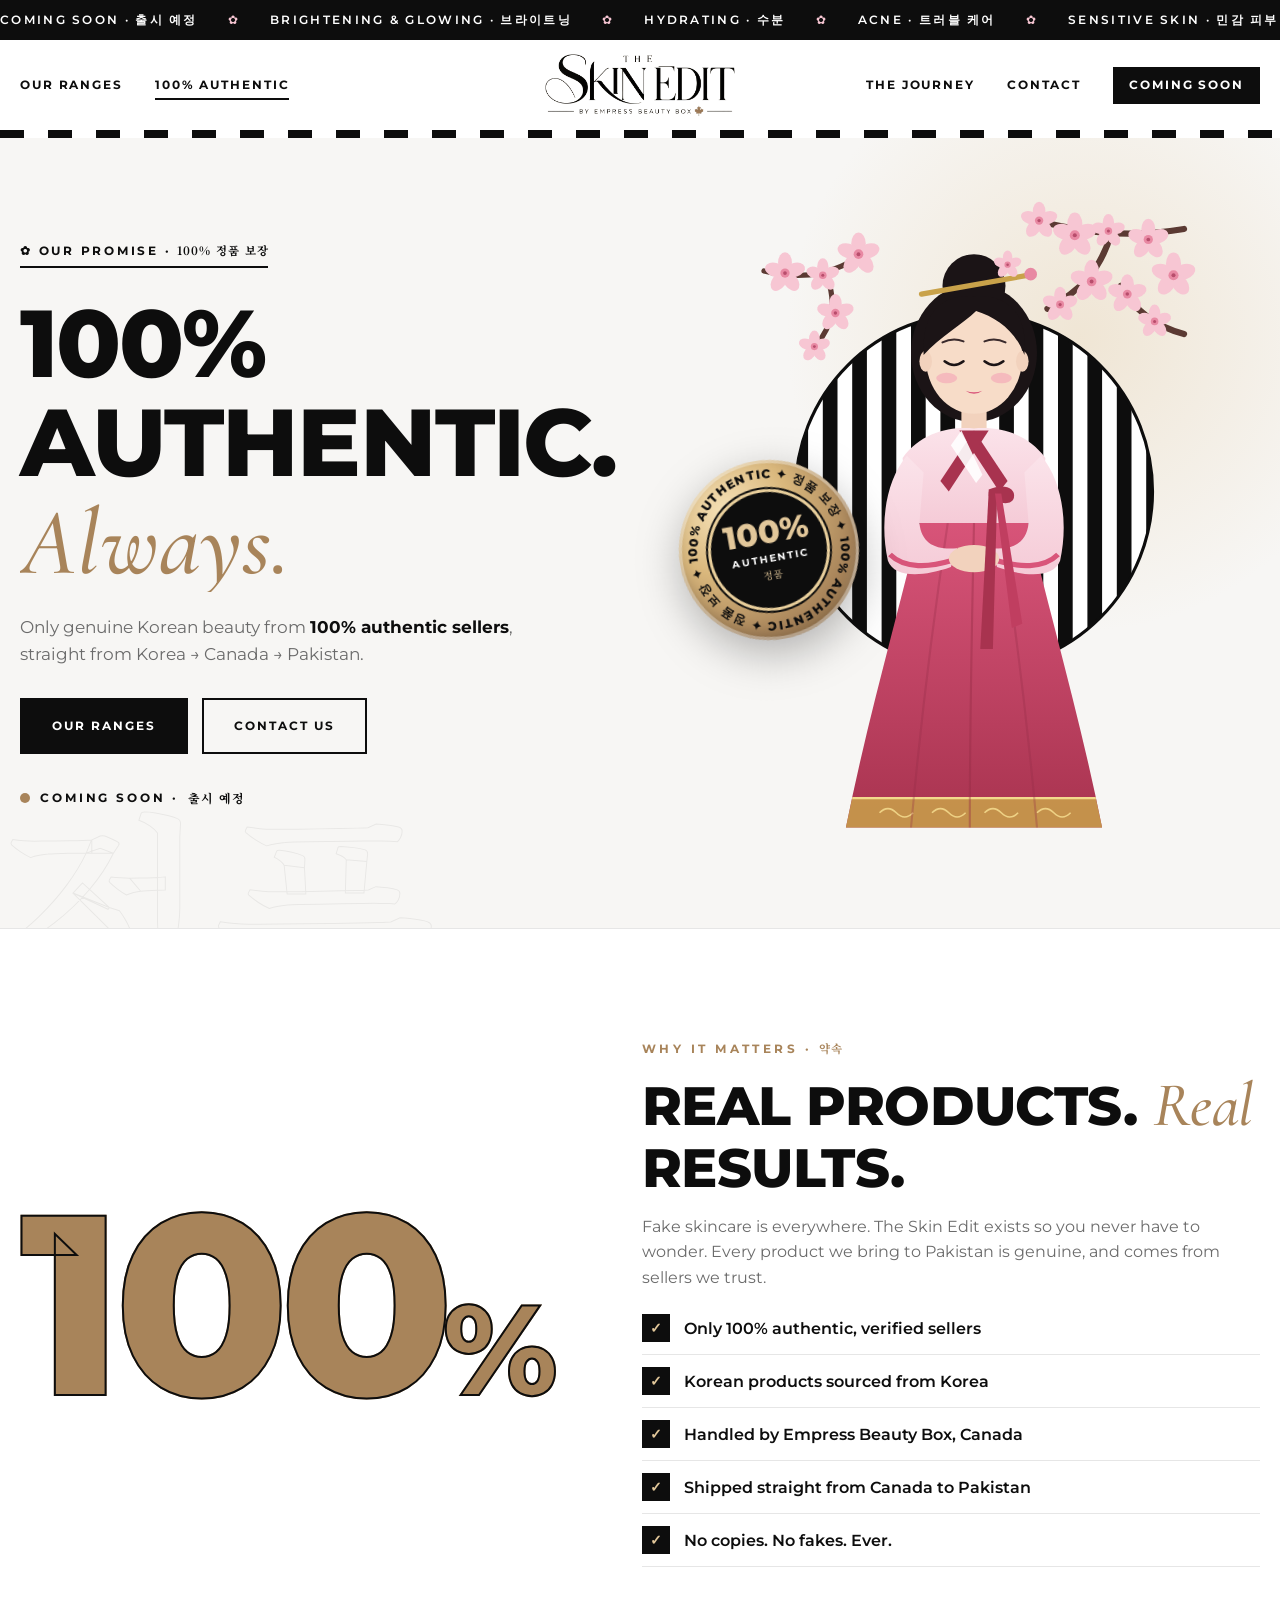
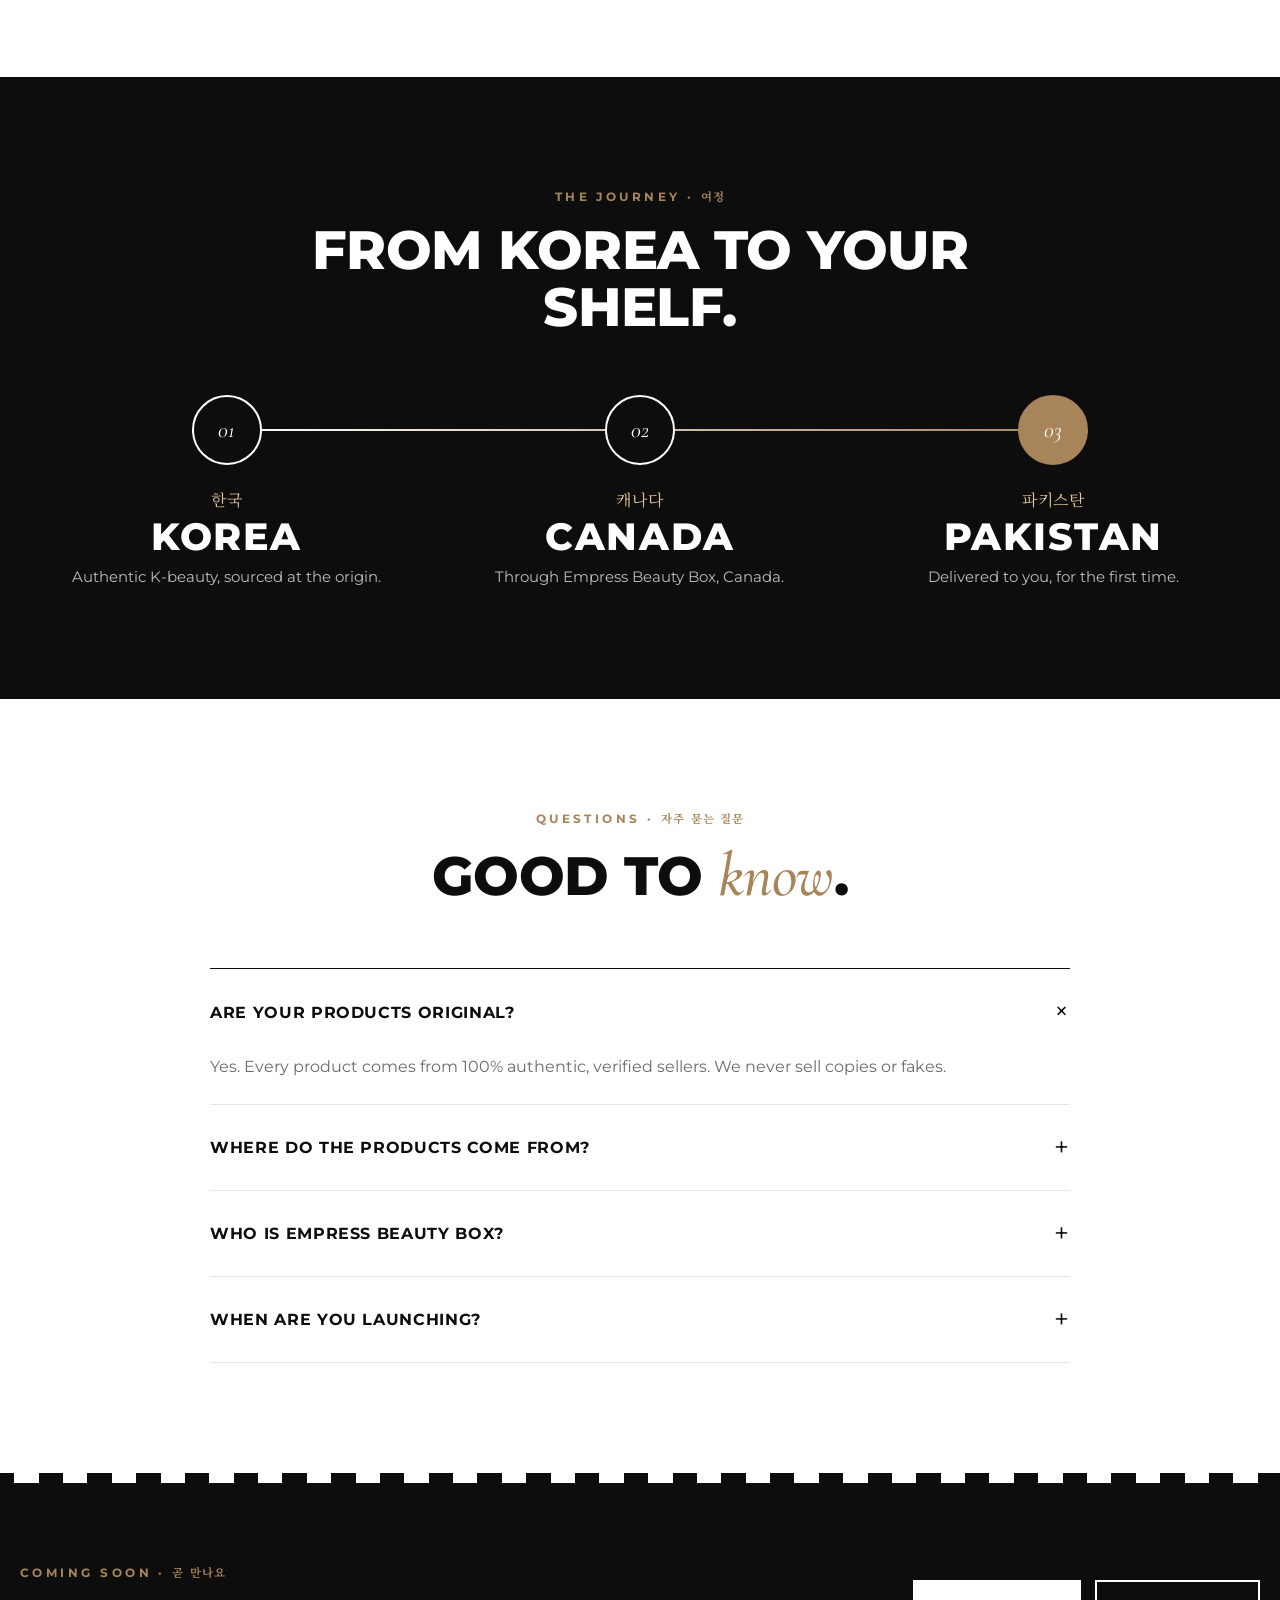
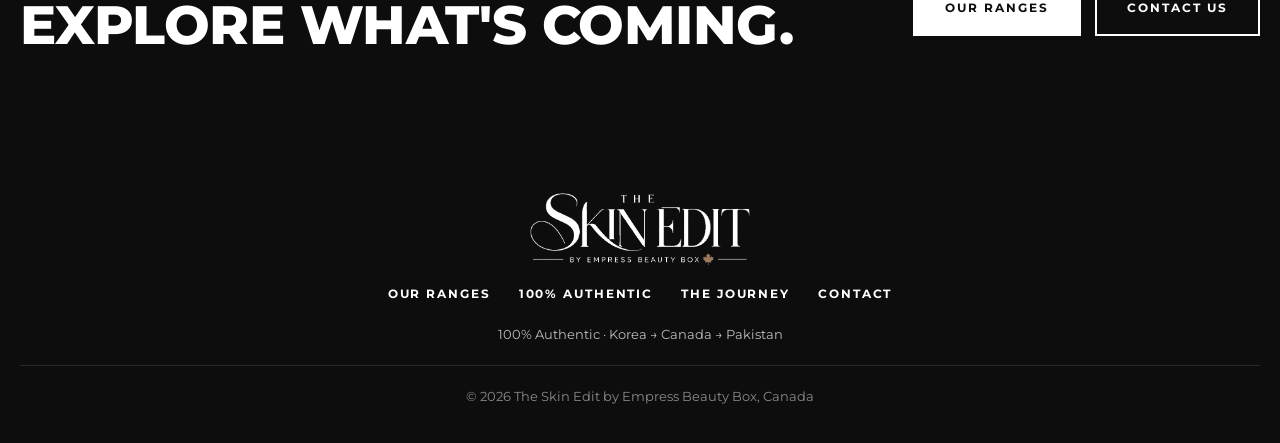
==== commit 8248a24f: "Give Our Ranges, 100% Authentic and Contact pages the same banner, header and look as the home page " ====
--- a/authentic.html
+++ b/authentic.html
@@ -37,47 +37,176 @@
   <header class="header" id="top">
     <div class="container header-row">
       <nav class="nav nav-left">
-        <a href="index.html">Home</a>
         <a href="ranges.html">Our Ranges</a>
+        <a href="authentic.html" class="active" aria-current="page">100% Authentic</a>
       </nav>
       <a href="index.html" class="logo"><img src="images/logo.png" alt="The Skin Edit by Empress Beauty Box" /></a>
       <nav class="nav nav-right">
-        <a href="authentic.html" class="active" aria-current="page">100% Authentic</a>
+        <a href="index.html#journey">The Journey</a>
         <a href="contact.html">Contact</a>
         <a href="index.html#launch" class="nav-pill">Coming Soon</a>
       </nav>
       <button class="menu-btn" id="menuBtn" aria-label="Open menu" aria-expanded="false"><span></span><span></span><span></span></button>
     </div>
     <nav class="mobile-menu" id="mobileMenu">
-      <a href="index.html">Home</a>
       <a href="ranges.html">Our Ranges</a>
       <a href="authentic.html" class="active" aria-current="page">100% Authentic</a>
+      <a href="index.html#journey">The Journey</a>
       <a href="contact.html">Contact</a>
+      <a href="index.html#launch">Coming Soon</a>
     </nav>
   </header>
 
   <main>
     <!-- ===== Page banner ===== -->
-    <section class="page-hero">
-      <div class="page-hero-kr" aria-hidden="true">정품</div>
+    <section class="hero hero-page">
+      <div class="hero-glow" aria-hidden="true"></div>
+      <div class="hero-kr" aria-hidden="true">정품</div>
       <div class="petals" aria-hidden="true">
         <span></span><span></span><span></span><span></span><span></span><span></span>
         <span></span><span></span><span></span><span></span><span></span><span></span>
       </div>
-      <div class="container page-hero-inner with-seal">
-        <div>
-          <p class="crumbs intro" style="--d: 0.05s"><a href="index.html">Home</a> <span>/</span> 100% Authentic</p>
-          <p class="eyebrow intro" style="--d: 0.15s">Our Promise · <span lang="ko">100% 정품 보장</span></p>
-          <h1 class="intro" style="--d: 0.25s">100% <em>Authentic.</em><br />Always.</h1>
-          <p class="page-hero-sub intro" style="--d: 0.4s">Only genuine Korean beauty, from 100% authentic sellers, straight from Korea → Canada → Pakistan.</p>
-          <span class="soon-chip intro" style="--d: 0.55s"><span class="dot"></span> Coming Soon · <span lang="ko">출시 예정</span></span>
-        </div>
-        <div class="seal seal-lg intro" style="--d: 0.5s" aria-label="100% authentic">
-          <svg viewBox="0 0 200 200" class="seal-ring" aria-hidden="true">
-            <defs><path id="sealPath" d="M100 100 m-80 0 a80 80 0 1 1 160 0 a80 80 0 1 1 -160 0" /></defs>
-            <text textLength="496" lengthAdjust="spacing"><textPath href="#sealPath" textLength="496" lengthAdjust="spacing">100% AUTHENTIC ✦ 정품 보장 ✦ 100% AUTHENTIC ✦ 정품 보장 ✦</textPath></text>
-          </svg>
-          <div class="seal-center"><b>100%</b><span>Authentic</span><i lang="ko">정품</i></div>
+      <div class="container hero-grid">
+        <div class="hero-text">
+          <p class="tag intro" style="--d: 0.1s">✿ Our Promise · <span lang="ko">100% 정품 보장</span></p>
+          <h1>
+            <span class="line intro" style="--d: 0.25s">100%</span>
+            <span class="line intro" style="--d: 0.40s">Authentic.</span>
+            <span class="line intro shimmer" style="--d: 0.55s">Always.</span>
+          </h1>
+          <p class="hero-sub intro" style="--d: 0.75s">Only genuine Korean beauty from <strong>100% authentic sellers</strong>, straight from Korea → Canada → Pakistan.</p>
+          <div class="hero-actions intro" style="--d: 0.9s">
+            <a href="ranges.html" class="btn">Our Ranges</a>
+            <a href="contact.html" class="btn btn-outline">Contact Us</a>
+          </div>
+          <div class="soon-badge intro" style="--d: 1s">
+            <span class="dot"></span> Coming Soon · <span lang="ko">출시 예정</span>
+          </div>
+        </div>
+        <div class="hero-art intro" style="--d: 0.4s">
+          <div class="seal" aria-label="100% authentic">
+            <svg viewBox="0 0 200 200" class="seal-ring" aria-hidden="true">
+              <defs><path id="sealPath" d="M100 100 m-80 0 a80 80 0 1 1 160 0 a80 80 0 1 1 -160 0" /></defs>
+              <text textLength="496" lengthAdjust="spacing"><textPath href="#sealPath" textLength="496" lengthAdjust="spacing">100% AUTHENTIC ✦ 정품 보장 ✦ 100% AUTHENTIC ✦ 정품 보장 ✦</textPath></text>
+            </svg>
+            <div class="seal-center"><b>100%</b><span>Authentic</span><i lang="ko">정품</i></div>
+          </div>
+          <div class="float">
+        <svg viewBox="0 0 400 600" role="img" aria-label="Illustration of a Korean girl in a hanbok under cherry blossoms">
+          <defs>
+            <g id="blossom">
+              <g fill="#f7c6d3">
+                <ellipse cx="0" cy="-9" rx="6" ry="9" />
+                <ellipse cx="0" cy="-9" rx="6" ry="9" transform="rotate(72)" />
+                <ellipse cx="0" cy="-9" rx="6" ry="9" transform="rotate(144)" />
+                <ellipse cx="0" cy="-9" rx="6" ry="9" transform="rotate(216)" />
+                <ellipse cx="0" cy="-9" rx="6" ry="9" transform="rotate(288)" />
+              </g>
+              <circle r="4" fill="#e889a3" />
+              <circle r="1.6" fill="#b84d6c" />
+            </g>
+            <linearGradient id="skirt" x1="0" y1="0" x2="0" y2="1">
+              <stop offset="0" stop-color="#d9557a" />
+              <stop offset="1" stop-color="#a8334f" />
+            </linearGradient>
+            <linearGradient id="jacket" x1="0" y1="0" x2="0" y2="1">
+              <stop offset="0" stop-color="#fbe3ea" />
+              <stop offset="1" stop-color="#f5cbd7" />
+            </linearGradient>
+          </defs>
+
+          <!-- Sephora-style striped circle behind her -->
+          <pattern id="stripes" width="28" height="28" patternUnits="userSpaceOnUse">
+            <rect width="28" height="28" fill="#ffffff" />
+            <rect width="14" height="28" fill="#0d0d0d" />
+          </pattern>
+          <circle cx="200" cy="270" r="170" fill="url(#stripes)" />
+          <circle cx="200" cy="270" r="170" fill="none" stroke="#0d0d0d" stroke-width="3" />
+
+          <!-- chima (skirt) -->
+          <path d="M150 292 C130 380 100 480 78 590 L322 590 C300 480 270 380 250 292 Z" fill="url(#skirt)" />
+          <path d="M84 562 L316 562 L322 590 L78 590 Z" fill="#c9a24a" opacity="0.85" />
+          <path d="M84 562 L316 562" stroke="#f3d98c" stroke-width="2" />
+          <g stroke="#f3d98c" stroke-width="1.5" fill="none" opacity="0.9">
+            <path d="M110 576 q8 -8 16 0 q8 8 16 0" /><path d="M160 576 q8 -8 16 0 q8 8 16 0" />
+            <path d="M210 576 q8 -8 16 0 q8 8 16 0" /><path d="M260 576 q8 -8 16 0 q8 8 16 0" />
+          </g>
+          <path d="M200 300 C198 400 196 480 196 590" stroke="#932b45" stroke-width="2" opacity="0.4" fill="none" />
+          <path d="M175 300 C160 400 150 480 140 590" stroke="#932b45" stroke-width="2" opacity="0.3" fill="none" />
+          <path d="M225 300 C240 400 250 480 260 590" stroke="#932b45" stroke-width="2" opacity="0.3" fill="none" />
+
+          <!-- hair back + bun -->
+          <ellipse cx="200" cy="138" rx="60" ry="66" fill="#1b1416" />
+          <circle cx="200" cy="74" r="30" fill="#1b1416" />
+          <!-- binyeo hairpin -->
+          <path d="M150 82 L252 64" stroke="#c9a24a" stroke-width="5" stroke-linecap="round" />
+          <circle cx="254" cy="63" r="6" fill="#e889a3" />
+          <use href="#blossom" transform="translate(232 54) scale(0.75)" />
+
+          <!-- neck -->
+          <rect x="188" y="182" width="24" height="40" rx="8" fill="#f2d2bd" />
+
+          <!-- jeogori (jacket) body -->
+          <path d="M132 238 C150 214 176 208 200 210 C224 208 250 214 268 238 L262 300 L138 300 Z" fill="url(#jacket)" />
+          <!-- sleeves -->
+          <path d="M136 236 C116 260 110 300 118 336 C124 352 150 352 178 342 L184 324 C164 326 150 320 148 300 L152 252 Z" fill="url(#jacket)" />
+          <path d="M264 236 C284 260 290 300 282 336 C276 352 250 352 222 342 L216 324 C236 326 250 320 252 300 L248 252 Z" fill="url(#jacket)" />
+          <!-- saekdong cuff stripes -->
+          <path d="M120 330 C134 344 158 342 178 336" stroke="#d9557a" stroke-width="5" fill="none" />
+          <path d="M280 330 C266 344 242 342 222 336" stroke="#d9557a" stroke-width="5" fill="none" />
+          <!-- hands -->
+          <ellipse cx="200" cy="334" rx="24" ry="13" fill="#f2d2bd" />
+          <!-- collar (git) and white dongjeong -->
+          <path d="M186 212 L224 270 L232 260 L200 212 Z" fill="#a8334f" />
+          <path d="M214 212 L176 270 L168 260 L200 212 Z" fill="#a8334f" />
+          <path d="M188 212 L178 226 L202 262 L208 254 Z" fill="#fff" opacity="0.9" />
+          <!-- goreum (ribbon) -->
+          <path d="M214 268 C228 262 240 266 238 276 C236 284 222 282 214 274 Z" fill="#a8334f" />
+          <path d="M214 270 L206 420 L218 420 L222 276 Z" fill="#a8334f" />
+          <path d="M220 272 L236 400 L246 396 L226 272 Z" fill="#c03e60" />
+
+          <!-- face -->
+          <ellipse cx="200" cy="142" rx="46" ry="54" fill="#f7dcc8" />
+          <!-- ears -->
+          <ellipse cx="154" cy="146" rx="6" ry="10" fill="#f2d2bd" />
+          <ellipse cx="246" cy="146" rx="6" ry="10" fill="#f2d2bd" />
+          <!-- front hair with centre part -->
+          <path d="M152 140 C150 96 172 82 200 84 C228 82 252 96 248 140 C240 118 222 104 202 98 C190 110 168 122 152 140 Z" fill="#1b1416" />
+          <!-- brows -->
+          <path d="M170 128 q10 -5 20 -1" stroke="#3a2a2c" stroke-width="2" fill="none" stroke-linecap="round" />
+          <path d="M210 127 q10 -4 20 1" stroke="#3a2a2c" stroke-width="2" fill="none" stroke-linecap="round" />
+          <!-- closed smiling eyes -->
+          <path d="M172 146 q9 7 18 0" stroke="#1b1416" stroke-width="2.4" fill="none" stroke-linecap="round" />
+          <path d="M210 146 q9 7 18 0" stroke="#1b1416" stroke-width="2.4" fill="none" stroke-linecap="round" />
+          <!-- blush -->
+          <ellipse cx="174" cy="162" rx="10" ry="5" fill="#f4a3b5" opacity="0.6" />
+          <ellipse cx="226" cy="162" rx="10" ry="5" fill="#f4a3b5" opacity="0.6" />
+          <!-- lips -->
+          <path d="M192 174 q8 6 16 0 q-8 3 -16 0 Z" fill="#d9557a" />
+
+          <!-- sakura branch -->
+          <g class="branch">
+            <path d="M400 20 C340 30 300 22 250 10 M330 26 C320 60 300 80 270 96 M400 120 C370 112 352 96 340 74"
+                  stroke="#5b3a33" stroke-width="6" fill="none" stroke-linecap="round" />
+            <path d="M0 60 C40 70 70 62 100 40 M60 66 C70 92 64 114 50 130"
+                  stroke="#5b3a33" stroke-width="5" fill="none" stroke-linecap="round" />
+            <use href="#blossom" transform="translate(262 12)" />
+            <use href="#blossom" transform="translate(296 26) scale(1.2)" />
+            <use href="#blossom" transform="translate(328 22) scale(0.9)" />
+            <use href="#blossom" transform="translate(366 30) scale(1.1)" />
+            <use href="#blossom" transform="translate(312 70) scale(1.15)" />
+            <use href="#blossom" transform="translate(282 92) scale(0.95)" />
+            <use href="#blossom" transform="translate(346 82) scale(1.05)" />
+            <use href="#blossom" transform="translate(372 108) scale(0.9)" />
+            <use href="#blossom" transform="translate(390 64) scale(1.2)" />
+            <use href="#blossom" transform="translate(20 62) scale(1.1)" />
+            <use href="#blossom" transform="translate(56 64) scale(0.9)" />
+            <use href="#blossom" transform="translate(90 44) scale(1.15)" />
+            <use href="#blossom" transform="translate(68 100) scale(1)" />
+            <use href="#blossom" transform="translate(48 132) scale(0.85)" />
+          </g>
+        </svg>
+          </div>
         </div>
       </div>
     </section>
@@ -180,9 +309,9 @@
     <div class="container footer-inner">
       <img src="images/logo-light.png" alt="The Skin Edit by Empress Beauty Box" class="footer-logo" />
       <nav class="footer-links">
-        <a href="index.html">Home</a>
         <a href="ranges.html">Our Ranges</a>
         <a href="authentic.html">100% Authentic</a>
+        <a href="index.html#journey">The Journey</a>
         <a href="contact.html">Contact</a>
       </nav>
       <p>100% Authentic · Korea → Canada → Pakistan</p>
--- a/css/styles.css
+++ b/css/styles.css
@@ -544,3 +544,8 @@
   .where-grid { grid-template-columns: 1fr; }
   .where-arrow { transform: rotate(90deg); justify-self: center; animation: none; }
 }
+
+/* Inner pages use the same banner as the home page, a little shorter */
+.hero-page .hero-grid { min-height: 0; padding: 70px 0 90px; }
+.hero-page .hero-art svg:not(.seal-ring) { max-width: 420px; }
+.hero-page .hero-sub strong { color: var(--black); }
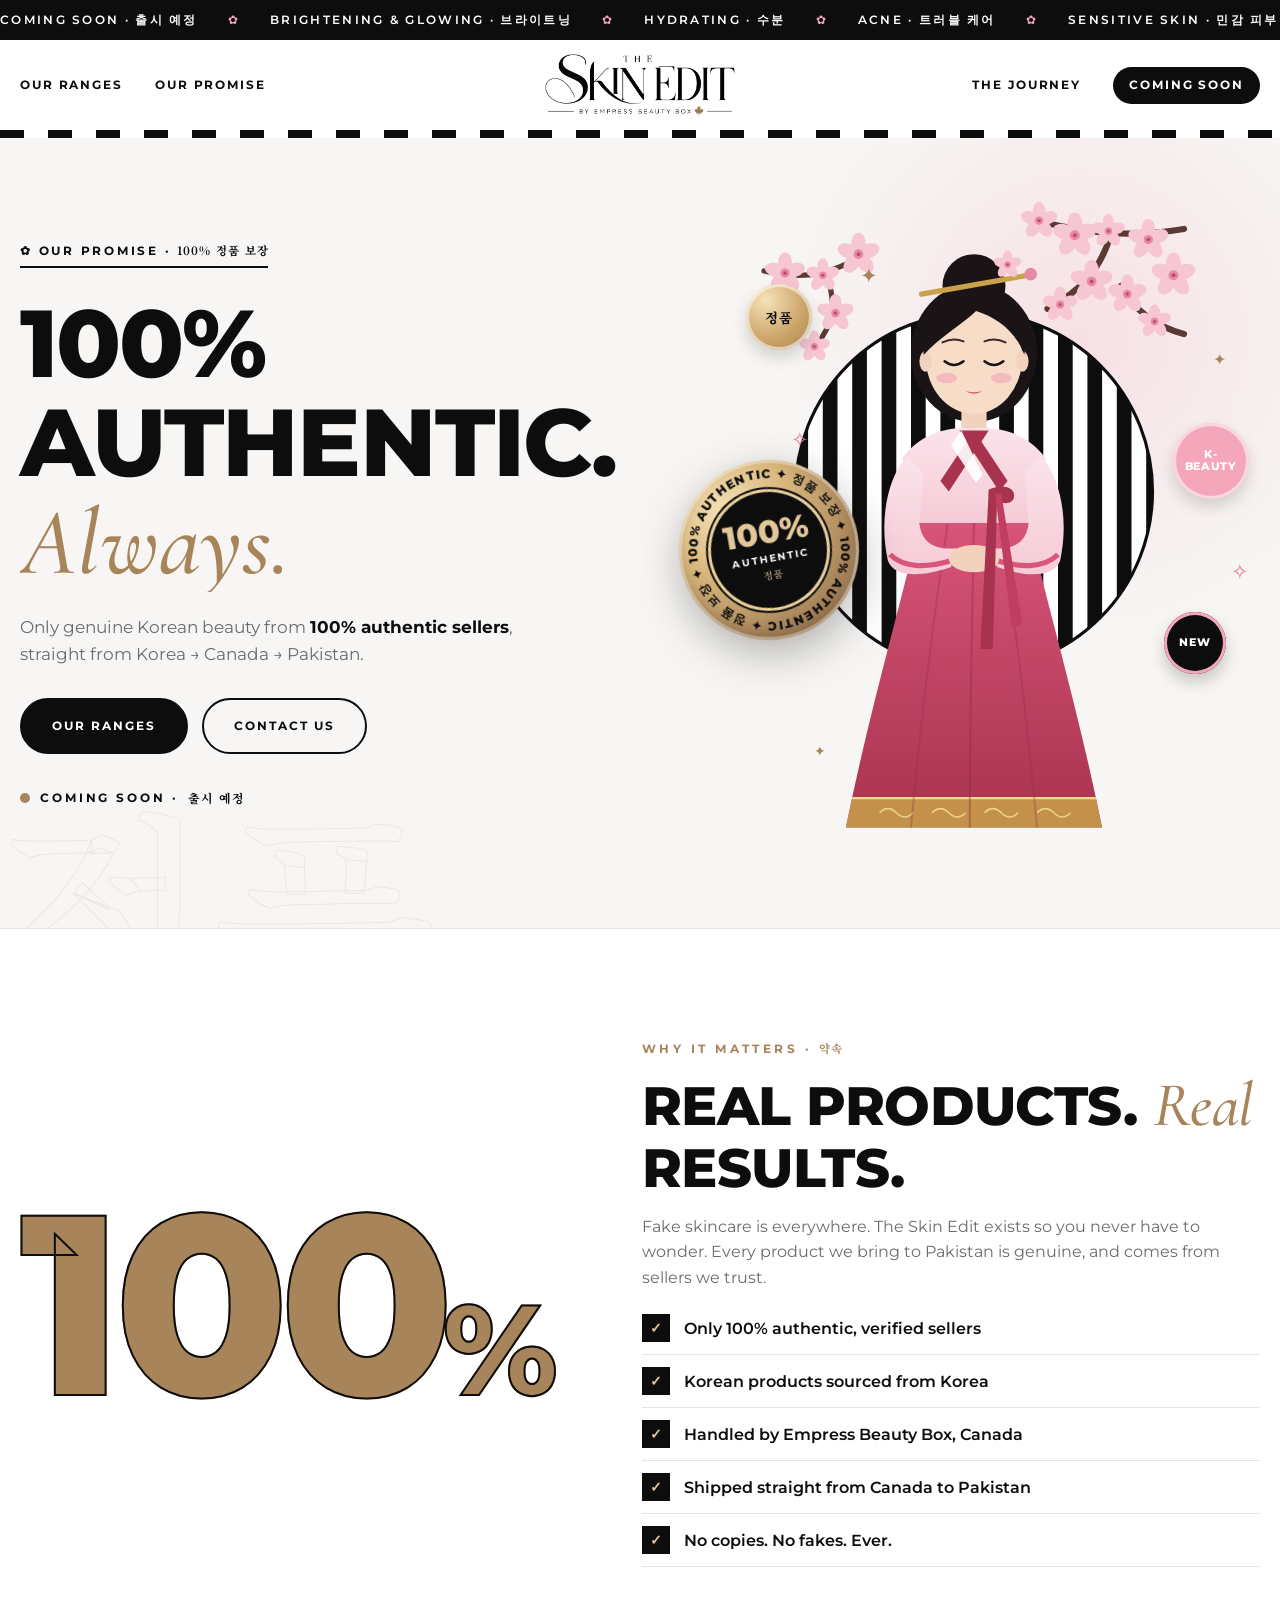
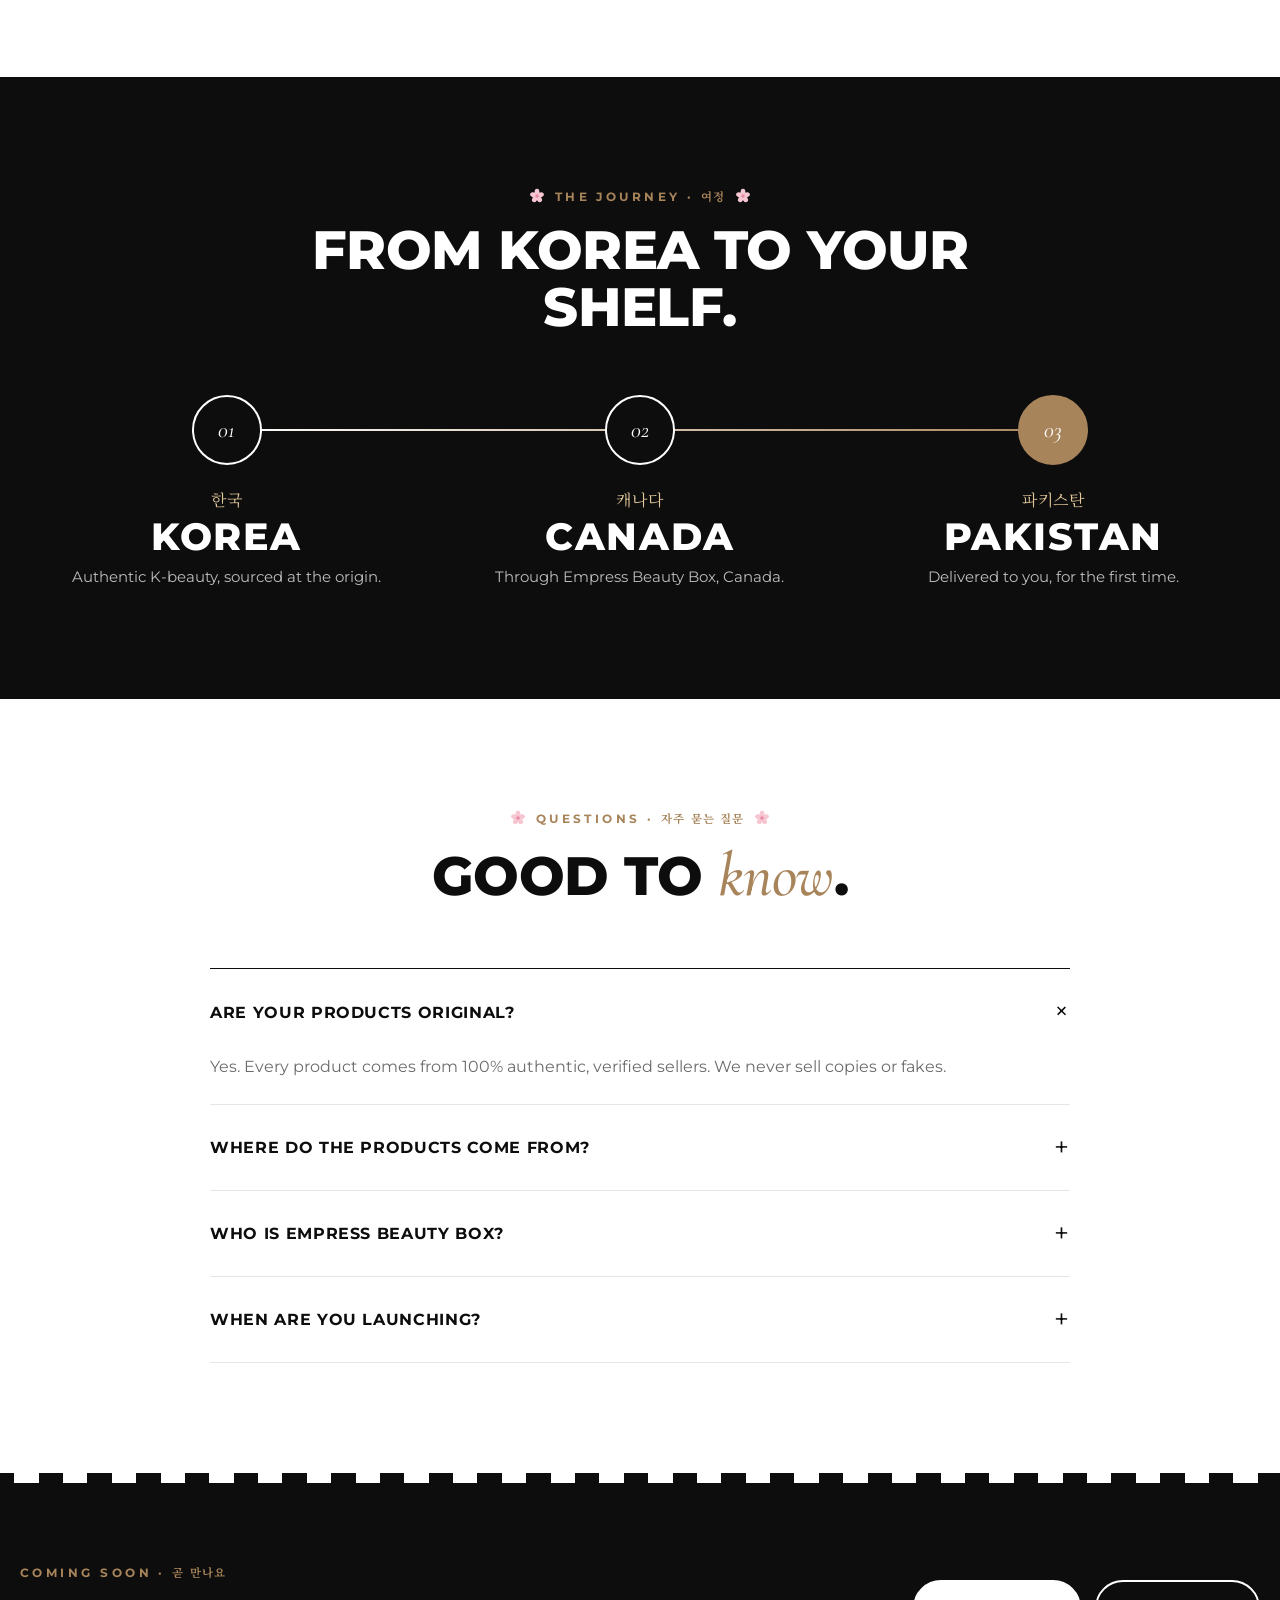
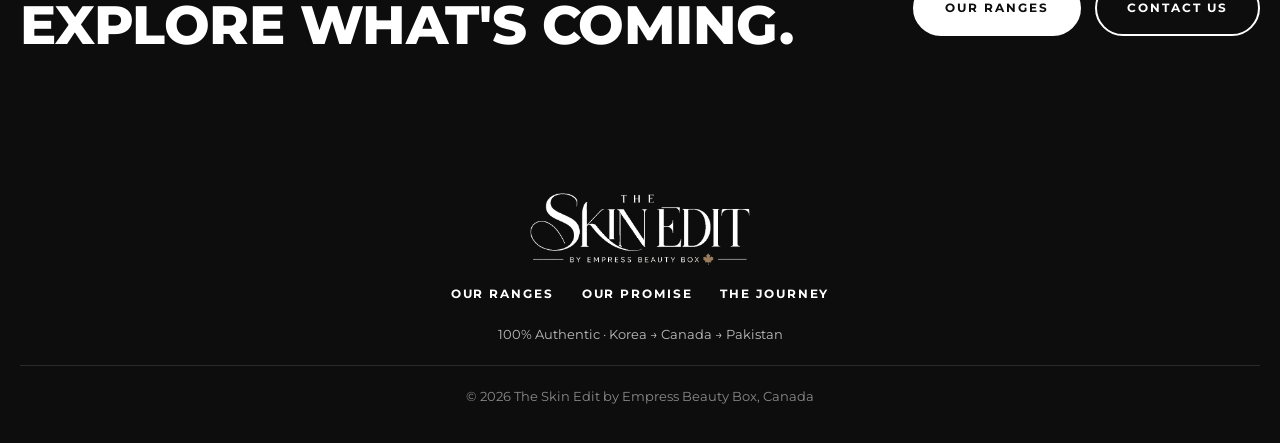
==== commit a4284c10: "Restore exact home design, add gold 100% authentic logo and cute touches: sakura pink, rounded shape" ====
--- a/authentic.html
+++ b/authentic.html
@@ -37,22 +37,20 @@
   <header class="header" id="top">
     <div class="container header-row">
       <nav class="nav nav-left">
-        <a href="ranges.html">Our Ranges</a>
-        <a href="authentic.html" class="active" aria-current="page">100% Authentic</a>
+        <a href="index.html#ranges">Our Ranges</a>
+        <a href="index.html#promise">Our Promise</a>
       </nav>
       <a href="index.html" class="logo"><img src="images/logo.png" alt="The Skin Edit by Empress Beauty Box" /></a>
       <nav class="nav nav-right">
         <a href="index.html#journey">The Journey</a>
-        <a href="contact.html">Contact</a>
         <a href="index.html#launch" class="nav-pill">Coming Soon</a>
       </nav>
       <button class="menu-btn" id="menuBtn" aria-label="Open menu" aria-expanded="false"><span></span><span></span><span></span></button>
     </div>
     <nav class="mobile-menu" id="mobileMenu">
-      <a href="ranges.html">Our Ranges</a>
-      <a href="authentic.html" class="active" aria-current="page">100% Authentic</a>
+      <a href="index.html#ranges">Our Ranges</a>
+      <a href="index.html#promise">Our Promise</a>
       <a href="index.html#journey">The Journey</a>
-      <a href="contact.html">Contact</a>
       <a href="index.html#launch">Coming Soon</a>
     </nav>
   </header>
@@ -91,6 +89,11 @@
             </svg>
             <div class="seal-center"><b>100%</b><span>Authentic</span><i lang="ko">정품</i></div>
           </div>
+          <span class="sticker sticker-pink s1">K-Beauty</span>
+          <span class="sticker sticker-black s2">NEW</span>
+          <span class="sticker sticker-gold s3" lang="ko">정품</span>
+          <div class="sparkles" aria-hidden="true"><i>✦</i><i>✦</i><i>✧</i><i>✦</i><i>✧</i></div>
+          <div class="hearts" aria-hidden="true"><i>♥</i><i>♥</i><i>♥</i><i>♥</i></div>
           <div class="float">
         <svg viewBox="0 0 400 600" role="img" aria-label="Illustration of a Korean girl in a hanbok under cherry blossoms">
           <defs>
@@ -309,10 +312,9 @@
     <div class="container footer-inner">
       <img src="images/logo-light.png" alt="The Skin Edit by Empress Beauty Box" class="footer-logo" />
       <nav class="footer-links">
-        <a href="ranges.html">Our Ranges</a>
-        <a href="authentic.html">100% Authentic</a>
+        <a href="index.html#ranges">Our Ranges</a>
+        <a href="index.html#promise">Our Promise</a>
         <a href="index.html#journey">The Journey</a>
-        <a href="contact.html">Contact</a>
       </nav>
       <p>100% Authentic · Korea → Canada → Pakistan</p>
       <p class="copy">© <span id="year"></span> The Skin Edit by Empress Beauty Box, Canada</p>
--- a/css/styles.css
+++ b/css/styles.css
@@ -549,3 +549,107 @@
 .hero-page .hero-grid { min-height: 0; padding: 70px 0 90px; }
 .hero-page .hero-art svg:not(.seal-ring) { max-width: 420px; }
 .hero-page .hero-sub strong { color: var(--black); }
+
+
+/* ==========================================================
+   Cute touches: soft sakura pink, rounded shapes, playful motion, stickers
+   ========================================================== */
+:root {
+  --pink: #f4a7bb;
+  --pink-deep: #e57f9c;
+  --pink-soft: #fdecf1;
+  --blossom: url("data:image/svg+xml,%3Csvg%20xmlns%3D%22http%3A//www.w3.org/2000/svg%22%20viewBox%3D%220%200%2024%2024%22%3E%3Cg%20fill%3D%22%23f7c6d3%22%3E%3Cellipse%20cx%3D%2212%22%20cy%3D%226.5%22%20rx%3D%223.6%22%20ry%3D%225.2%22%20transform%3D%22rotate%280%2012%2012%29%22/%3E%3Cellipse%20cx%3D%2212%22%20cy%3D%226.5%22%20rx%3D%223.6%22%20ry%3D%225.2%22%20transform%3D%22rotate%2872%2012%2012%29%22/%3E%3Cellipse%20cx%3D%2212%22%20cy%3D%226.5%22%20rx%3D%223.6%22%20ry%3D%225.2%22%20transform%3D%22rotate%28144%2012%2012%29%22/%3E%3Cellipse%20cx%3D%2212%22%20cy%3D%226.5%22%20rx%3D%223.6%22%20ry%3D%225.2%22%20transform%3D%22rotate%28216%2012%2012%29%22/%3E%3Cellipse%20cx%3D%2212%22%20cy%3D%226.5%22%20rx%3D%223.6%22%20ry%3D%225.2%22%20transform%3D%22rotate%28288%2012%2012%29%22/%3E%3C/g%3E%3Ccircle%20cx%3D%2212%22%20cy%3D%2212%22%20r%3D%222.6%22%20fill%3D%22%23e889a3%22/%3E%3C/svg%3E");
+  --radius: 22px;
+}
+
+/* Rounded, softer shapes */
+.btn, .nav-pill, .range-soon, .route-step { border-radius: 999px; }
+.range-card, .promise-card, .contact-card, .range-visual, .where-card { border-radius: var(--radius); overflow: hidden; }
+.launch-box { border-radius: 28px; }
+.trust-item svg { padding: 6px; border-radius: 50%; background: var(--pink-soft); width: 46px; height: 46px; }
+.hero-frame, .best-for li, .welcome-points li { border-radius: 999px; }
+
+/* Soft sakura pink accents */
+.section-head .eyebrow::before,
+.section-head .eyebrow::after { content: ""; display: inline-block; width: 16px; height: 16px; margin: 0 10px; vertical-align: -3px; background: var(--blossom) center / contain no-repeat; }
+.section-head .eyebrow::before { animation: twirl 6s linear infinite; }
+.section-head .eyebrow::after { animation: twirl 6s linear infinite reverse; }
+@keyframes twirl { to { transform: rotate(360deg); } }
+.range-card, .promise-card { background-image: var(--blossom); background-repeat: no-repeat; background-size: 26px; background-position: right 20px top 26px; }
+.promise-card.dark { background-color: var(--black); }
+.range-card::before { background: var(--pink-soft); }
+.range-card:hover { color: var(--black); box-shadow: 0 24px 40px rgba(229, 127, 156, 0.25); }
+.range-card:hover .range-kr { -webkit-text-stroke-color: rgba(229, 127, 156, 0.55); }
+.range-card:hover .range-icon { stroke: var(--pink-deep); }
+.range-card:hover::after { background-image: repeating-linear-gradient(90deg, var(--pink) 0 24px, var(--white) 24px 48px); }
+.trust-item:hover svg { stroke: var(--pink-deep); }
+.hero .hero-glow { background: radial-gradient(circle, rgba(247, 198, 211, 0.45), transparent 65%); }
+.band i, .promo-track b { color: var(--pink); }
+.launch-box::before, .launch-box::after {
+  content: ""; position: absolute; width: 46px; height: 46px; background: var(--blossom) center / contain no-repeat;
+  animation: twirl 8s linear infinite;
+}
+.launch-box { position: relative; }
+.launch-box::before { top: -22px; left: -22px; }
+.launch-box::after { bottom: -22px; right: -22px; animation-direction: reverse; }
+
+/* Cute animations: bouncy cards */
+@keyframes boing {
+  0% { transform: translateY(0); }
+  30% { transform: translateY(-14px) scale(1.02); }
+  50% { transform: translateY(-4px); }
+  70% { transform: translateY(-10px); }
+  100% { transform: translateY(-8px); }
+}
+.range-card:hover, .promise-card:hover, .contact-card:hover { animation: boing 0.7s var(--ease) both; }
+.btn:hover { transform: translateY(-3px) scale(1.03); }
+
+/* Sparkles and floating hearts around the girl */
+.sparkles i, .hearts i { position: absolute; z-index: 3; font-style: normal; pointer-events: none; }
+.sparkles i { color: var(--gold); font-size: 1.3rem; animation: twinkle 2.4s ease-in-out infinite; }
+.sparkles i:nth-child(1) { top: 8%; left: 30%; }
+.sparkles i:nth-child(2) { top: 22%; right: 6%; animation-delay: 0.5s; font-size: 1rem; }
+.sparkles i:nth-child(3) { top: 55%; right: 2%; animation-delay: 1s; color: var(--pink-deep); }
+.sparkles i:nth-child(4) { bottom: 12%; left: 22%; animation-delay: 1.5s; font-size: 0.9rem; }
+.sparkles i:nth-child(5) { top: 34%; left: 18%; animation-delay: 0.8s; color: var(--pink-deep); }
+@keyframes twinkle { 0%, 100% { transform: scale(0.4) rotate(0deg); opacity: 0.2; } 50% { transform: scale(1.2) rotate(30deg); opacity: 1; } }
+.hearts i { bottom: 18%; color: var(--pink); font-size: 1.1rem; opacity: 0; animation: heart-up 5s ease-in infinite; }
+.hearts i:nth-child(1) { left: 30%; }
+.hearts i:nth-child(2) { left: 62%; animation-delay: 1.3s; font-size: 0.9rem; }
+.hearts i:nth-child(3) { left: 46%; animation-delay: 2.6s; color: var(--pink-deep); }
+.hearts i:nth-child(4) { left: 74%; animation-delay: 3.8s; font-size: 1.3rem; }
+@keyframes heart-up {
+  0% { transform: translateY(0) scale(0.6); opacity: 0; }
+  15% { opacity: 0.9; }
+  100% { transform: translate(18px, -260px) scale(1.1); opacity: 0; }
+}
+
+/* Cute Korean stickers */
+.sticker {
+  position: absolute; z-index: 4; display: grid; place-items: center; text-align: center;
+  width: 76px; height: 76px; border-radius: 50%; padding: 6px;
+  font-size: 0.68rem; font-weight: 800; letter-spacing: 0.06em; text-transform: uppercase; line-height: 1.1;
+  box-shadow: 0 8px 16px rgba(0, 0, 0, 0.15), inset 0 0 0 3px rgba(255, 255, 255, 0.55);
+  animation: wobble 3.2s ease-in-out infinite;
+}
+.sticker[lang="ko"] { font-family: var(--font-kr); font-size: 0.85rem; letter-spacing: 0.04em; text-transform: none; }
+.sticker-pink { background: var(--pink); color: var(--white); }
+.sticker-black { background: var(--black); color: var(--white); box-shadow: 0 8px 16px rgba(0, 0, 0, 0.2), inset 0 0 0 3px var(--pink); }
+.sticker-gold { background: radial-gradient(circle at 30% 25%, #f6e2b8, #c9a165 60%, #a8845a); color: var(--black); }
+@keyframes wobble { 0%, 100% { transform: rotate(var(--r, -8deg)); } 50% { transform: rotate(calc(var(--r, -8deg) * -1)) scale(1.05); } }
+.hero-art .s1 { --r: 10deg; right: 2%; top: 34%; }
+.hero-art .s2 { --r: -12deg; right: 6%; top: 64%; width: 62px; height: 62px; animation-delay: 0.6s; }
+.hero-art .s3 { --r: -10deg; left: 10%; top: 12%; width: 66px; height: 66px; animation-delay: 1.2s; }
+.section-head { position: relative; }
+.head-sticker { --r: 12deg; top: -70px; right: -4%; width: 84px; height: 84px; }
+
+/* Gold 100% authentic logo position on the restored home banner */
+.hero-art { position: relative; }
+
+@media (max-width: 720px) {
+  .sticker { width: 58px; height: 58px; font-size: 0.55rem; }
+  .sticker[lang="ko"] { font-size: 0.7rem; }
+  .hero-art .s2 { width: 50px; height: 50px; }
+  .hero-art .s3 { width: 52px; height: 52px; left: 4%; }
+  .head-sticker { width: 58px; height: 58px; top: -46px; right: 0; }
+}
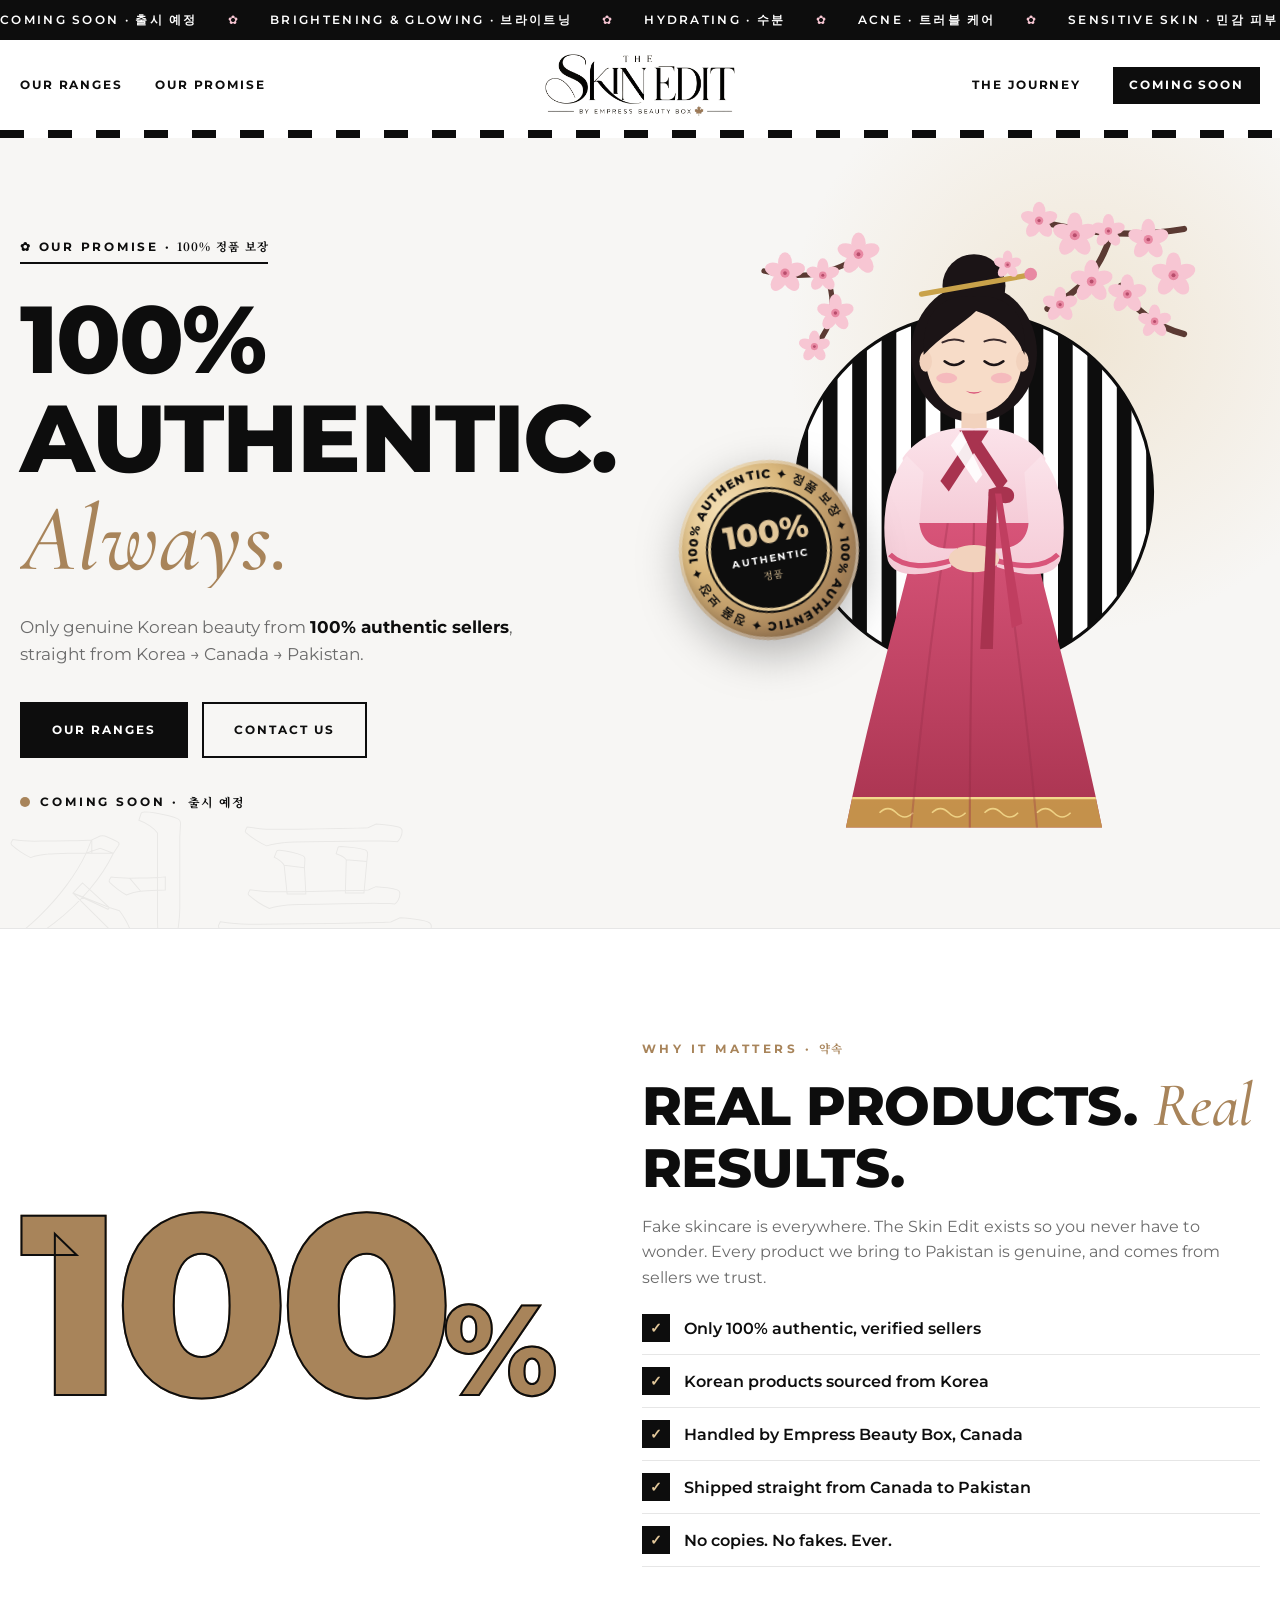
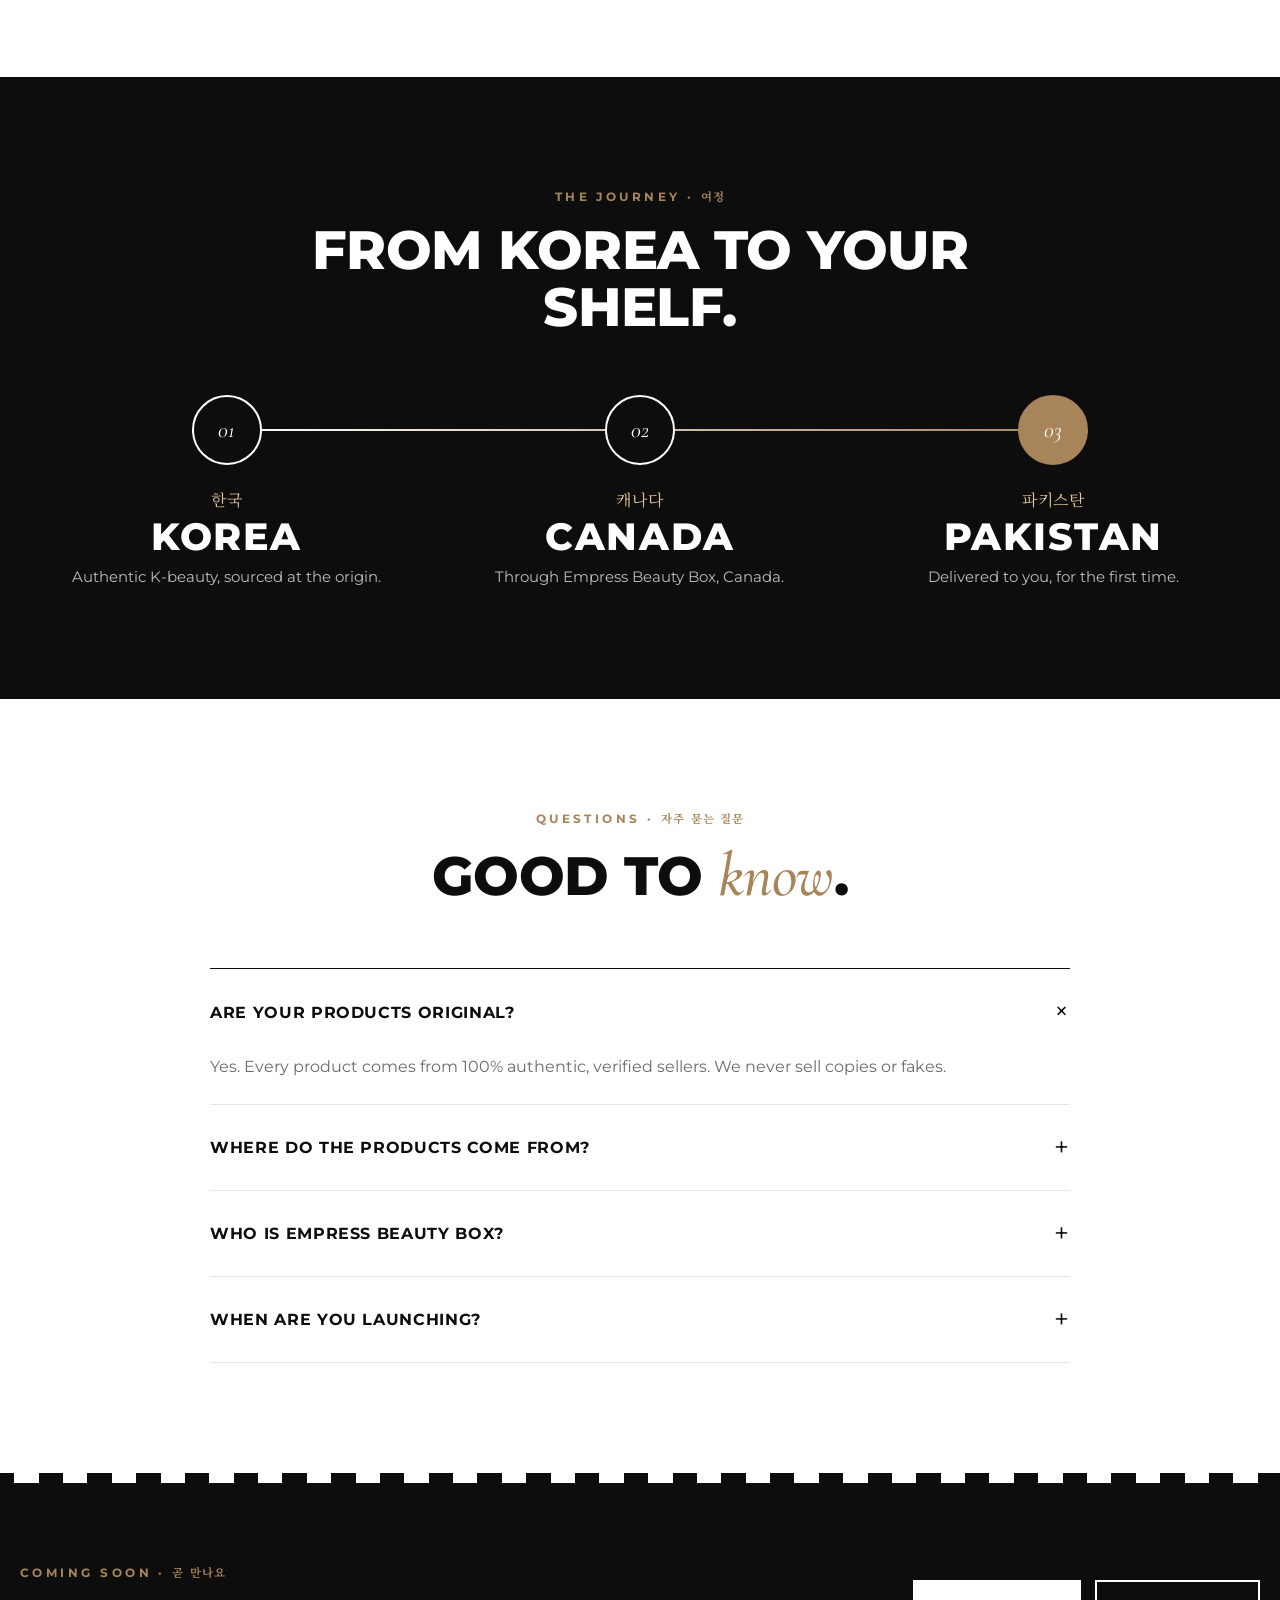
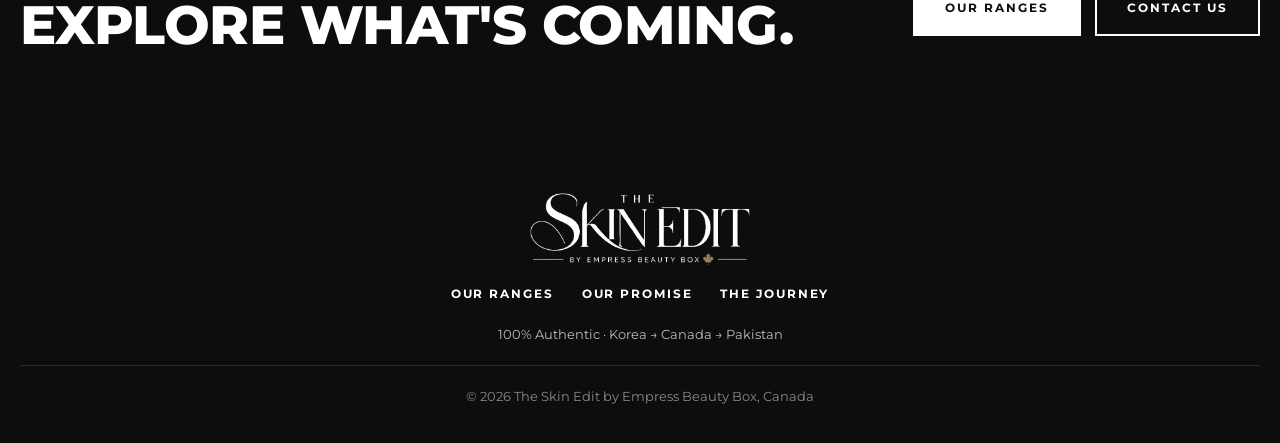
==== commit d986818b: "Match the chosen home design exactly, with only the gold 100% authentic seal added Co-Authored-By: C" ====
--- a/authentic.html
+++ b/authentic.html
@@ -89,11 +89,6 @@
             </svg>
             <div class="seal-center"><b>100%</b><span>Authentic</span><i lang="ko">정품</i></div>
           </div>
-          <span class="sticker sticker-pink s1">K-Beauty</span>
-          <span class="sticker sticker-black s2">NEW</span>
-          <span class="sticker sticker-gold s3" lang="ko">정품</span>
-          <div class="sparkles" aria-hidden="true"><i>✦</i><i>✦</i><i>✧</i><i>✦</i><i>✧</i></div>
-          <div class="hearts" aria-hidden="true"><i>♥</i><i>♥</i><i>♥</i><i>♥</i></div>
           <div class="float">
         <svg viewBox="0 0 400 600" role="img" aria-label="Illustration of a Korean girl in a hanbok under cherry blossoms">
           <defs>
--- a/css/styles.css
+++ b/css/styles.css
@@ -103,7 +103,7 @@
   animation: shimmer 4s linear infinite; padding-right: 0.1em;
 }
 @keyframes shimmer { from { background-position: 100% 0; } to { background-position: -150% 0; } }
-.hero-sub { font-size: 1.05rem; color: var(--grey); max-width: 520px; margin: 22px 0 30px; }
+.hero-sub { font-size: 1.05rem; color: var(--grey); max-width: 520px; margin: 26px 0 34px; }
 .hero-sub strong { color: var(--black); }
 .hero-actions { display: flex; gap: 14px; flex-wrap: wrap; }
 .soon-badge { display: inline-flex; align-items: center; gap: 10px; margin-top: 34px; font-size: 0.75rem; font-weight: 700; letter-spacing: 0.24em; text-transform: uppercase; }
@@ -550,106 +550,3 @@
 .hero-page .hero-art svg:not(.seal-ring) { max-width: 420px; }
 .hero-page .hero-sub strong { color: var(--black); }
 
-
-/* ==========================================================
-   Cute touches: soft sakura pink, rounded shapes, playful motion, stickers
-   ========================================================== */
-:root {
-  --pink: #f4a7bb;
-  --pink-deep: #e57f9c;
-  --pink-soft: #fdecf1;
-  --blossom: url("data:image/svg+xml,%3Csvg%20xmlns%3D%22http%3A//www.w3.org/2000/svg%22%20viewBox%3D%220%200%2024%2024%22%3E%3Cg%20fill%3D%22%23f7c6d3%22%3E%3Cellipse%20cx%3D%2212%22%20cy%3D%226.5%22%20rx%3D%223.6%22%20ry%3D%225.2%22%20transform%3D%22rotate%280%2012%2012%29%22/%3E%3Cellipse%20cx%3D%2212%22%20cy%3D%226.5%22%20rx%3D%223.6%22%20ry%3D%225.2%22%20transform%3D%22rotate%2872%2012%2012%29%22/%3E%3Cellipse%20cx%3D%2212%22%20cy%3D%226.5%22%20rx%3D%223.6%22%20ry%3D%225.2%22%20transform%3D%22rotate%28144%2012%2012%29%22/%3E%3Cellipse%20cx%3D%2212%22%20cy%3D%226.5%22%20rx%3D%223.6%22%20ry%3D%225.2%22%20transform%3D%22rotate%28216%2012%2012%29%22/%3E%3Cellipse%20cx%3D%2212%22%20cy%3D%226.5%22%20rx%3D%223.6%22%20ry%3D%225.2%22%20transform%3D%22rotate%28288%2012%2012%29%22/%3E%3C/g%3E%3Ccircle%20cx%3D%2212%22%20cy%3D%2212%22%20r%3D%222.6%22%20fill%3D%22%23e889a3%22/%3E%3C/svg%3E");
-  --radius: 22px;
-}
-
-/* Rounded, softer shapes */
-.btn, .nav-pill, .range-soon, .route-step { border-radius: 999px; }
-.range-card, .promise-card, .contact-card, .range-visual, .where-card { border-radius: var(--radius); overflow: hidden; }
-.launch-box { border-radius: 28px; }
-.trust-item svg { padding: 6px; border-radius: 50%; background: var(--pink-soft); width: 46px; height: 46px; }
-.hero-frame, .best-for li, .welcome-points li { border-radius: 999px; }
-
-/* Soft sakura pink accents */
-.section-head .eyebrow::before,
-.section-head .eyebrow::after { content: ""; display: inline-block; width: 16px; height: 16px; margin: 0 10px; vertical-align: -3px; background: var(--blossom) center / contain no-repeat; }
-.section-head .eyebrow::before { animation: twirl 6s linear infinite; }
-.section-head .eyebrow::after { animation: twirl 6s linear infinite reverse; }
-@keyframes twirl { to { transform: rotate(360deg); } }
-.range-card, .promise-card { background-image: var(--blossom); background-repeat: no-repeat; background-size: 26px; background-position: right 20px top 26px; }
-.promise-card.dark { background-color: var(--black); }
-.range-card::before { background: var(--pink-soft); }
-.range-card:hover { color: var(--black); box-shadow: 0 24px 40px rgba(229, 127, 156, 0.25); }
-.range-card:hover .range-kr { -webkit-text-stroke-color: rgba(229, 127, 156, 0.55); }
-.range-card:hover .range-icon { stroke: var(--pink-deep); }
-.range-card:hover::after { background-image: repeating-linear-gradient(90deg, var(--pink) 0 24px, var(--white) 24px 48px); }
-.trust-item:hover svg { stroke: var(--pink-deep); }
-.hero .hero-glow { background: radial-gradient(circle, rgba(247, 198, 211, 0.45), transparent 65%); }
-.band i, .promo-track b { color: var(--pink); }
-.launch-box::before, .launch-box::after {
-  content: ""; position: absolute; width: 46px; height: 46px; background: var(--blossom) center / contain no-repeat;
-  animation: twirl 8s linear infinite;
-}
-.launch-box { position: relative; }
-.launch-box::before { top: -22px; left: -22px; }
-.launch-box::after { bottom: -22px; right: -22px; animation-direction: reverse; }
-
-/* Cute animations: bouncy cards */
-@keyframes boing {
-  0% { transform: translateY(0); }
-  30% { transform: translateY(-14px) scale(1.02); }
-  50% { transform: translateY(-4px); }
-  70% { transform: translateY(-10px); }
-  100% { transform: translateY(-8px); }
-}
-.range-card:hover, .promise-card:hover, .contact-card:hover { animation: boing 0.7s var(--ease) both; }
-.btn:hover { transform: translateY(-3px) scale(1.03); }
-
-/* Sparkles and floating hearts around the girl */
-.sparkles i, .hearts i { position: absolute; z-index: 3; font-style: normal; pointer-events: none; }
-.sparkles i { color: var(--gold); font-size: 1.3rem; animation: twinkle 2.4s ease-in-out infinite; }
-.sparkles i:nth-child(1) { top: 8%; left: 30%; }
-.sparkles i:nth-child(2) { top: 22%; right: 6%; animation-delay: 0.5s; font-size: 1rem; }
-.sparkles i:nth-child(3) { top: 55%; right: 2%; animation-delay: 1s; color: var(--pink-deep); }
-.sparkles i:nth-child(4) { bottom: 12%; left: 22%; animation-delay: 1.5s; font-size: 0.9rem; }
-.sparkles i:nth-child(5) { top: 34%; left: 18%; animation-delay: 0.8s; color: var(--pink-deep); }
-@keyframes twinkle { 0%, 100% { transform: scale(0.4) rotate(0deg); opacity: 0.2; } 50% { transform: scale(1.2) rotate(30deg); opacity: 1; } }
-.hearts i { bottom: 18%; color: var(--pink); font-size: 1.1rem; opacity: 0; animation: heart-up 5s ease-in infinite; }
-.hearts i:nth-child(1) { left: 30%; }
-.hearts i:nth-child(2) { left: 62%; animation-delay: 1.3s; font-size: 0.9rem; }
-.hearts i:nth-child(3) { left: 46%; animation-delay: 2.6s; color: var(--pink-deep); }
-.hearts i:nth-child(4) { left: 74%; animation-delay: 3.8s; font-size: 1.3rem; }
-@keyframes heart-up {
-  0% { transform: translateY(0) scale(0.6); opacity: 0; }
-  15% { opacity: 0.9; }
-  100% { transform: translate(18px, -260px) scale(1.1); opacity: 0; }
-}
-
-/* Cute Korean stickers */
-.sticker {
-  position: absolute; z-index: 4; display: grid; place-items: center; text-align: center;
-  width: 76px; height: 76px; border-radius: 50%; padding: 6px;
-  font-size: 0.68rem; font-weight: 800; letter-spacing: 0.06em; text-transform: uppercase; line-height: 1.1;
-  box-shadow: 0 8px 16px rgba(0, 0, 0, 0.15), inset 0 0 0 3px rgba(255, 255, 255, 0.55);
-  animation: wobble 3.2s ease-in-out infinite;
-}
-.sticker[lang="ko"] { font-family: var(--font-kr); font-size: 0.85rem; letter-spacing: 0.04em; text-transform: none; }
-.sticker-pink { background: var(--pink); color: var(--white); }
-.sticker-black { background: var(--black); color: var(--white); box-shadow: 0 8px 16px rgba(0, 0, 0, 0.2), inset 0 0 0 3px var(--pink); }
-.sticker-gold { background: radial-gradient(circle at 30% 25%, #f6e2b8, #c9a165 60%, #a8845a); color: var(--black); }
-@keyframes wobble { 0%, 100% { transform: rotate(var(--r, -8deg)); } 50% { transform: rotate(calc(var(--r, -8deg) * -1)) scale(1.05); } }
-.hero-art .s1 { --r: 10deg; right: 2%; top: 34%; }
-.hero-art .s2 { --r: -12deg; right: 6%; top: 64%; width: 62px; height: 62px; animation-delay: 0.6s; }
-.hero-art .s3 { --r: -10deg; left: 10%; top: 12%; width: 66px; height: 66px; animation-delay: 1.2s; }
-.section-head { position: relative; }
-.head-sticker { --r: 12deg; top: -70px; right: -4%; width: 84px; height: 84px; }
-
-/* Gold 100% authentic logo position on the restored home banner */
-.hero-art { position: relative; }
-
-@media (max-width: 720px) {
-  .sticker { width: 58px; height: 58px; font-size: 0.55rem; }
-  .sticker[lang="ko"] { font-size: 0.7rem; }
-  .hero-art .s2 { width: 50px; height: 50px; }
-  .hero-art .s3 { width: 52px; height: 52px; left: 4%; }
-  .head-sticker { width: 58px; height: 58px; top: -46px; right: 0; }
-}
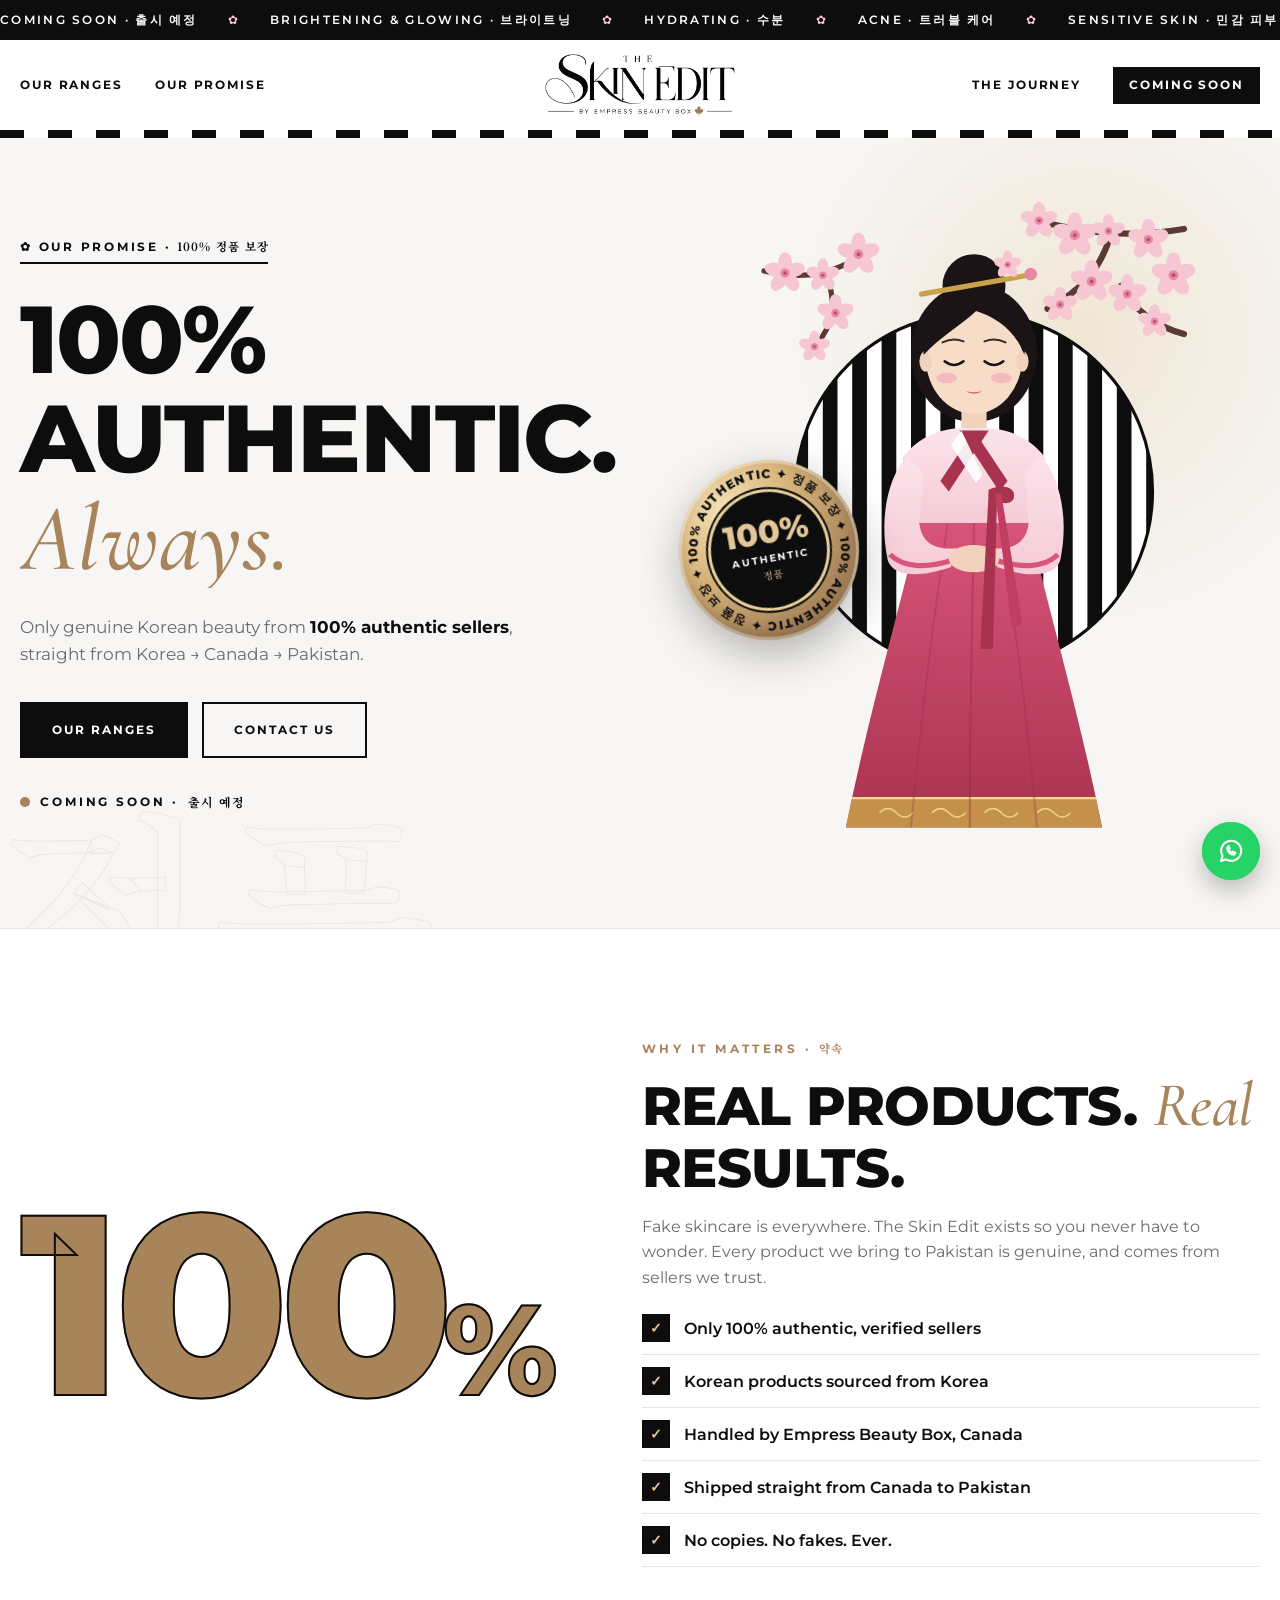
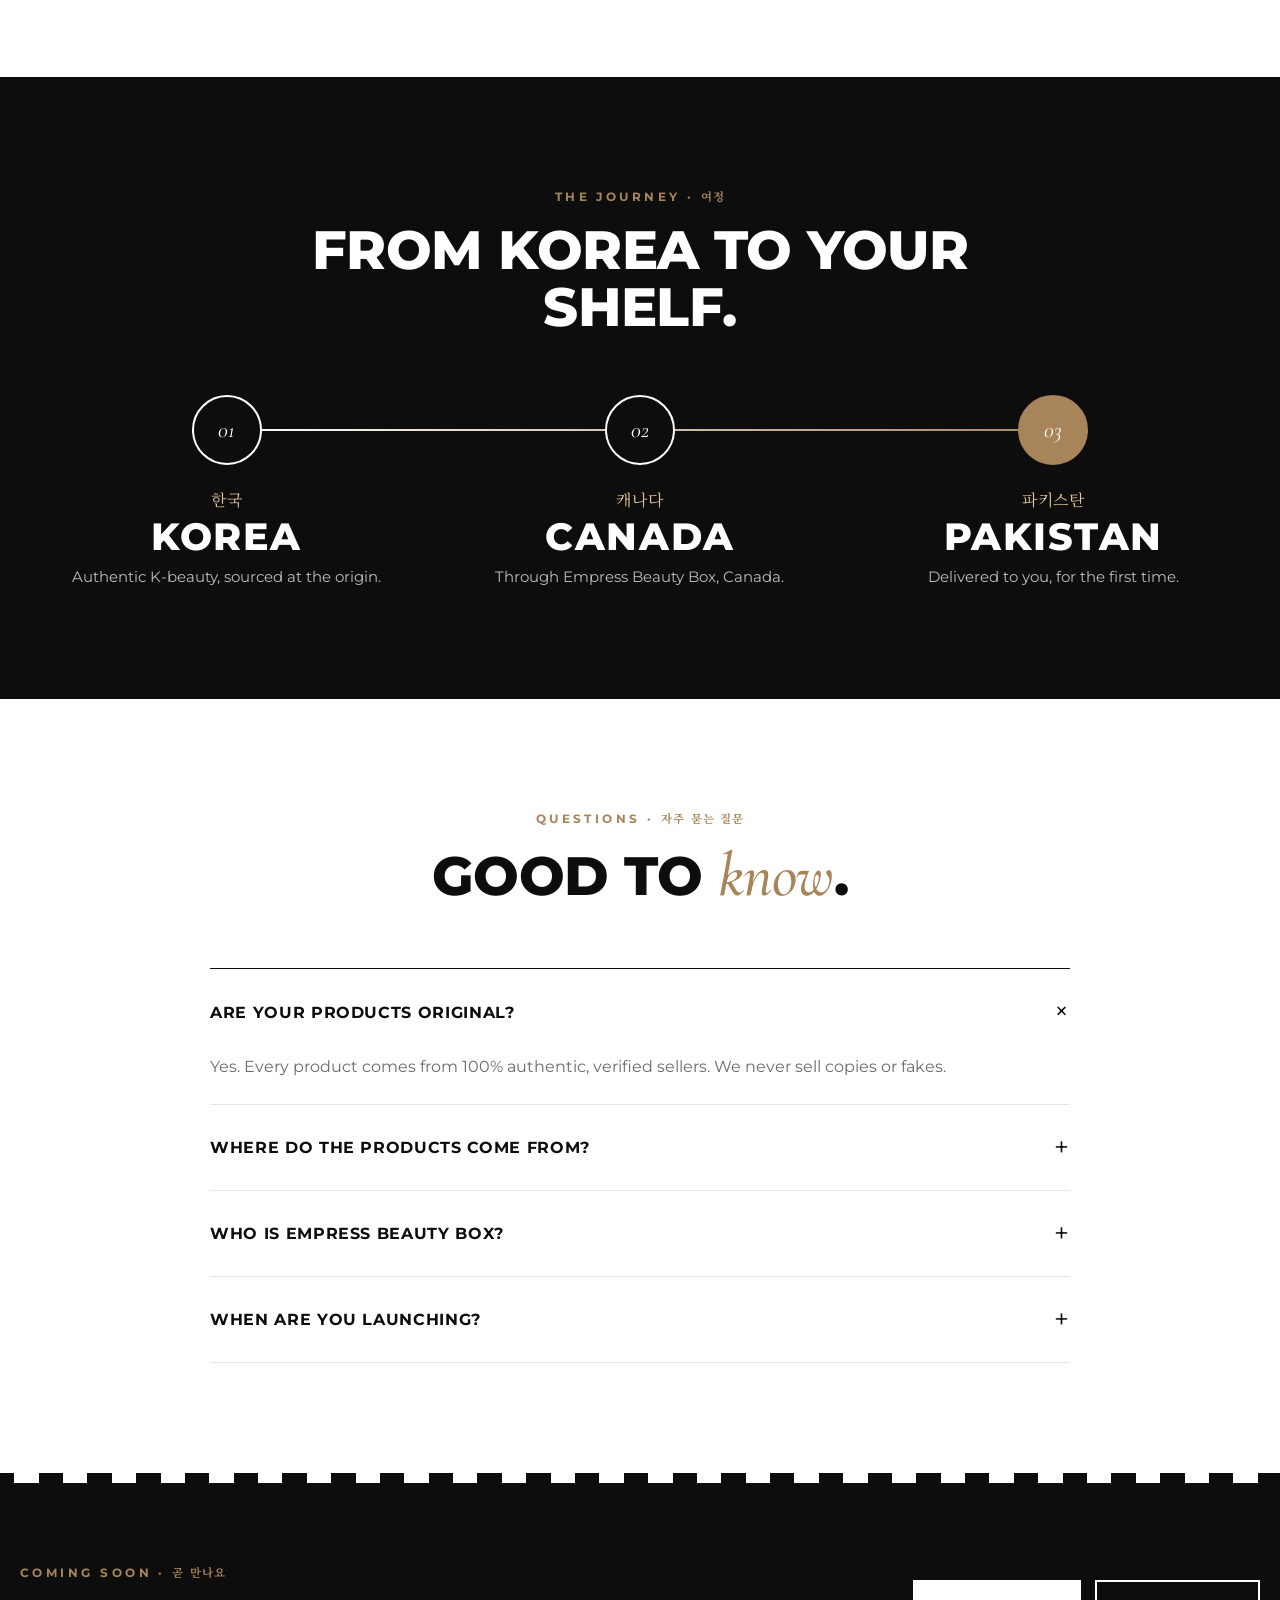
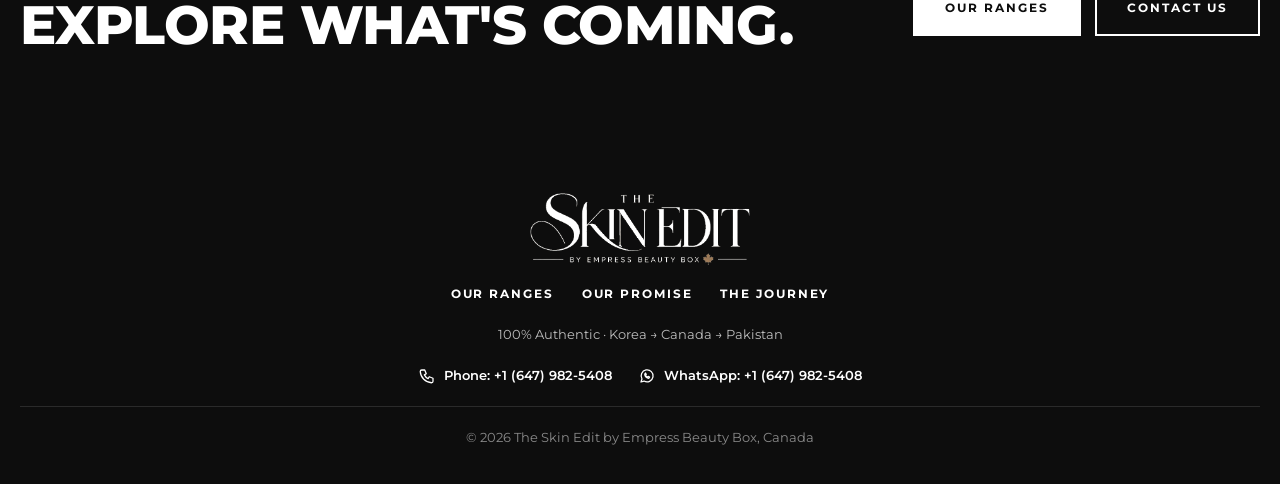
==== commit 6656311e: "Add phone and WhatsApp +1 (647) 982-5408: coming soon banner, footer, floating WhatsApp button and c" ====
--- a/authentic.html
+++ b/authentic.html
@@ -312,10 +312,17 @@
         <a href="index.html#journey">The Journey</a>
       </nav>
       <p>100% Authentic · Korea → Canada → Pakistan</p>
+      <p class="footer-contact">
+        <a href="tel:+16479825408"><svg viewBox="0 0 24 24" aria-hidden="true"><path d="M5 4h4l2 5-2.5 1.5a11 11 0 0 0 5 5L15 13l5 2v4a2 2 0 0 1-2 2A16 16 0 0 1 3 6a2 2 0 0 1 2-2z" /></svg> Phone: +1 (647) 982-5408</a>
+        <a href="https://wa.me/16479825408" target="_blank" rel="noopener"><svg viewBox="0 0 24 24" aria-hidden="true"><path d="M4 20l1.3-4A8 8 0 1 1 8 18.7L4 20z" /><path d="M9 9.5c0 3 2.5 5.5 5.5 5.5l1-1.5-2-1-1 1c-1-.5-2-1.5-2.5-2.5l1-1-1-2L9 9.5z" /></svg> WhatsApp: +1 (647) 982-5408</a>
+      </p>
       <p class="copy">© <span id="year"></span> The Skin Edit by Empress Beauty Box, Canada</p>
     </div>
   </footer>
 
+  <!-- Floating WhatsApp button -->
+  <a href="https://wa.me/16479825408" class="wa-float" target="_blank" rel="noopener" aria-label="Chat on WhatsApp: +1 (647) 982-5408"><svg viewBox="0 0 24 24" aria-hidden="true"><path d="M4 20l1.3-4A8 8 0 1 1 8 18.7L4 20z" /><path d="M9 9.5c0 3 2.5 5.5 5.5 5.5l1-1.5-2-1-1 1c-1-.5-2-1.5-2.5-2.5l1-1-1-2L9 9.5z" /></svg></a>
+
   <script src="js/script.js"></script>
 </body>
 </html>
--- a/css/styles.css
+++ b/css/styles.css
@@ -550,3 +550,31 @@
 .hero-page .hero-art svg:not(.seal-ring) { max-width: 420px; }
 .hero-page .hero-sub strong { color: var(--black); }
 
+
+/* ==========================================================
+   Contact: phone & WhatsApp
+   ========================================================== */
+.btn svg, .footer-contact svg, .wa-float svg { fill: none; stroke: currentColor; stroke-width: 1.7; stroke-linecap: round; stroke-linejoin: round; }
+.btn svg { width: 17px; height: 17px; vertical-align: -3px; margin-right: 6px; }
+.btn-whatsapp { background: #25d366; border-color: #25d366; color: var(--white); }
+.btn-whatsapp:hover { background: transparent; color: #128c4a; border-color: #25d366; }
+.launch-contact { margin-top: 26px; padding-top: 22px; border-top: 1px solid var(--line); }
+.launch-number { font-size: clamp(1.3rem, 3vw, 1.7rem); font-weight: 800; letter-spacing: 0.04em; margin-bottom: 16px; }
+.launch-actions { display: flex; gap: 12px; justify-content: center; flex-wrap: wrap; }
+.footer-contact { display: flex; gap: 26px; flex-wrap: wrap; justify-content: center; }
+.footer-contact a { display: inline-flex; align-items: center; gap: 8px; color: var(--white); font-weight: 600; transition: color 0.3s; }
+.footer-contact a:hover { color: var(--gold-light); }
+.footer-contact svg { width: 18px; height: 18px; }
+.wa-float {
+  position: fixed; right: 20px; bottom: 20px; z-index: 60; width: 58px; height: 58px; border-radius: 50%;
+  display: grid; place-items: center; background: #25d366; color: var(--white);
+  box-shadow: 0 10px 24px rgba(0, 0, 0, 0.25); transition: transform 0.3s var(--ease);
+}
+.wa-float:hover { transform: scale(1.08); }
+.wa-float::before { content: ""; position: absolute; inset: 0; border-radius: 50%; border: 2px solid #25d366; animation: wa-ring 2s ease-out infinite; }
+@keyframes wa-ring { from { transform: scale(1); opacity: 0.8; } to { transform: scale(1.6); opacity: 0; } }
+.wa-float svg { width: 30px; height: 30px; }
+.contact-grid { grid-template-columns: repeat(4, 1fr); }
+a.contact-card { color: inherit; }
+@media (max-width: 960px) { .contact-grid { grid-template-columns: repeat(2, 1fr); max-width: none; } }
+@media (max-width: 560px) { .contact-grid { grid-template-columns: 1fr; } }
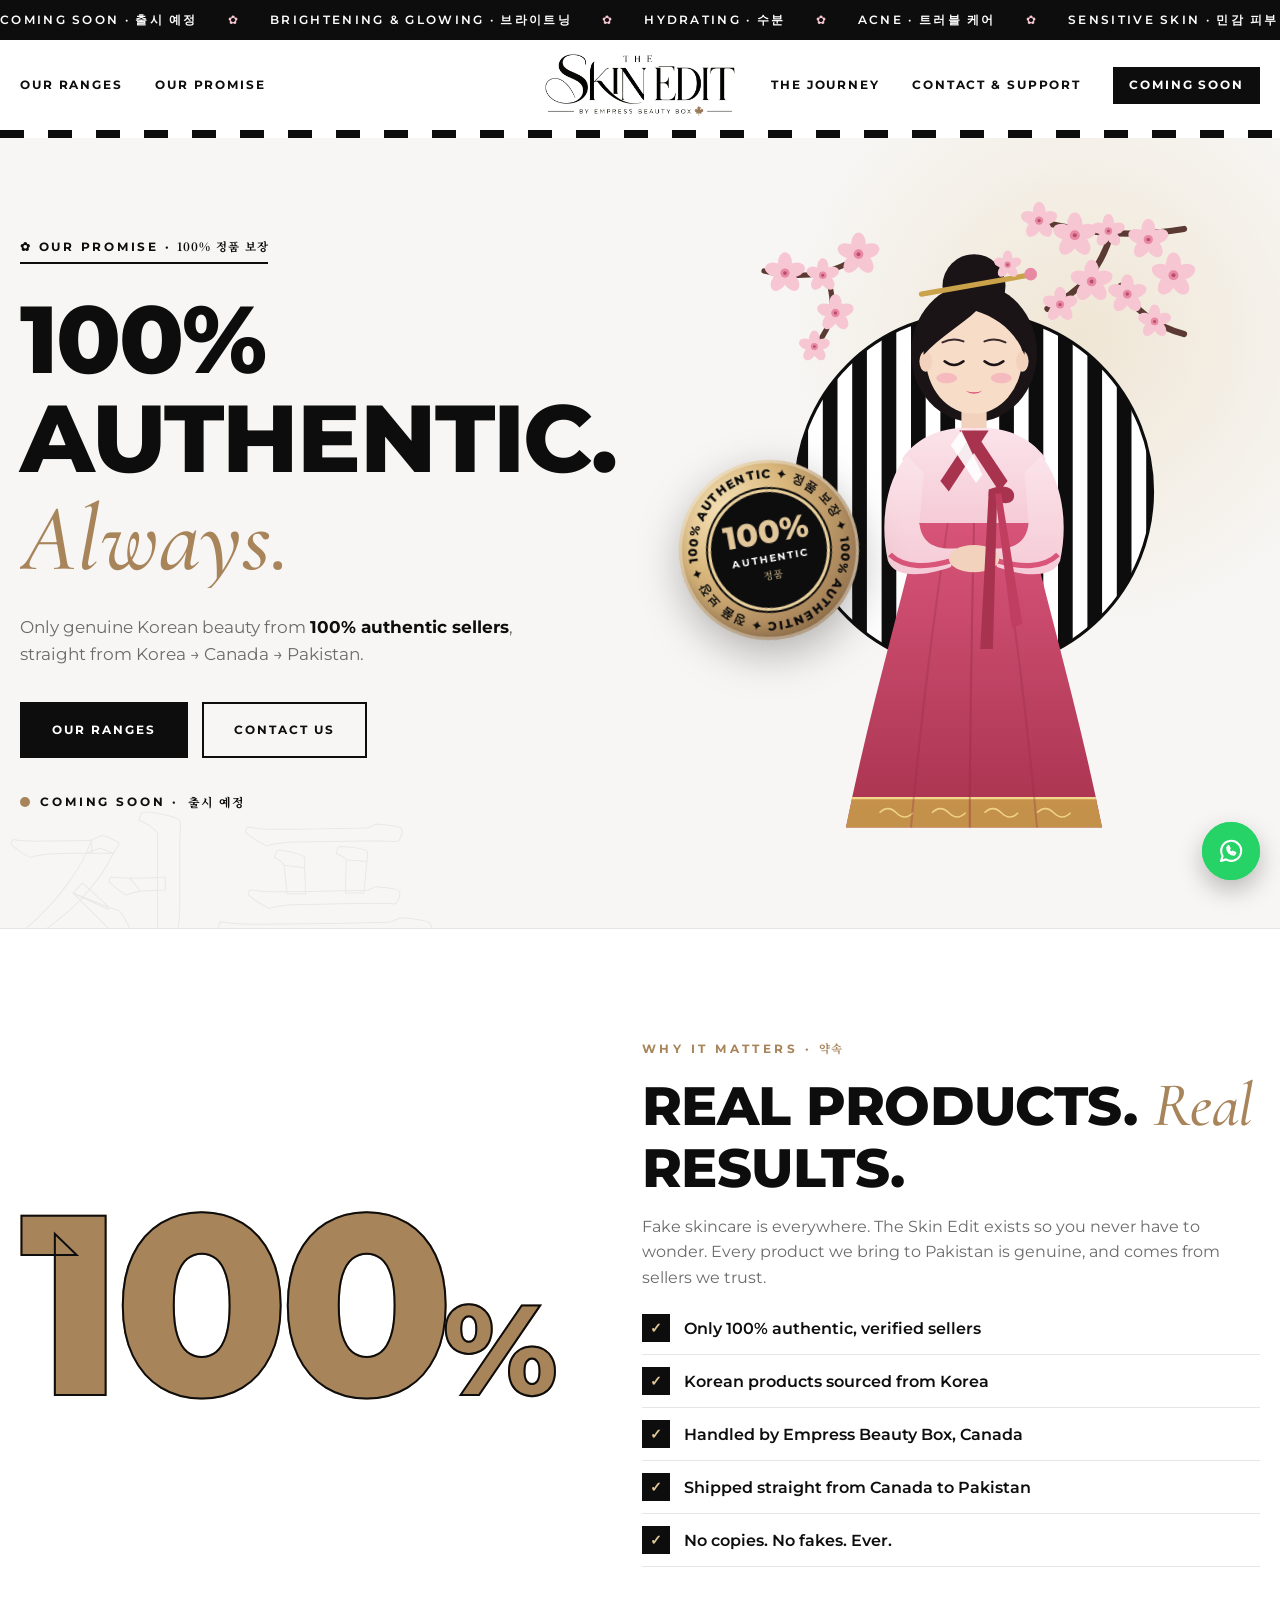
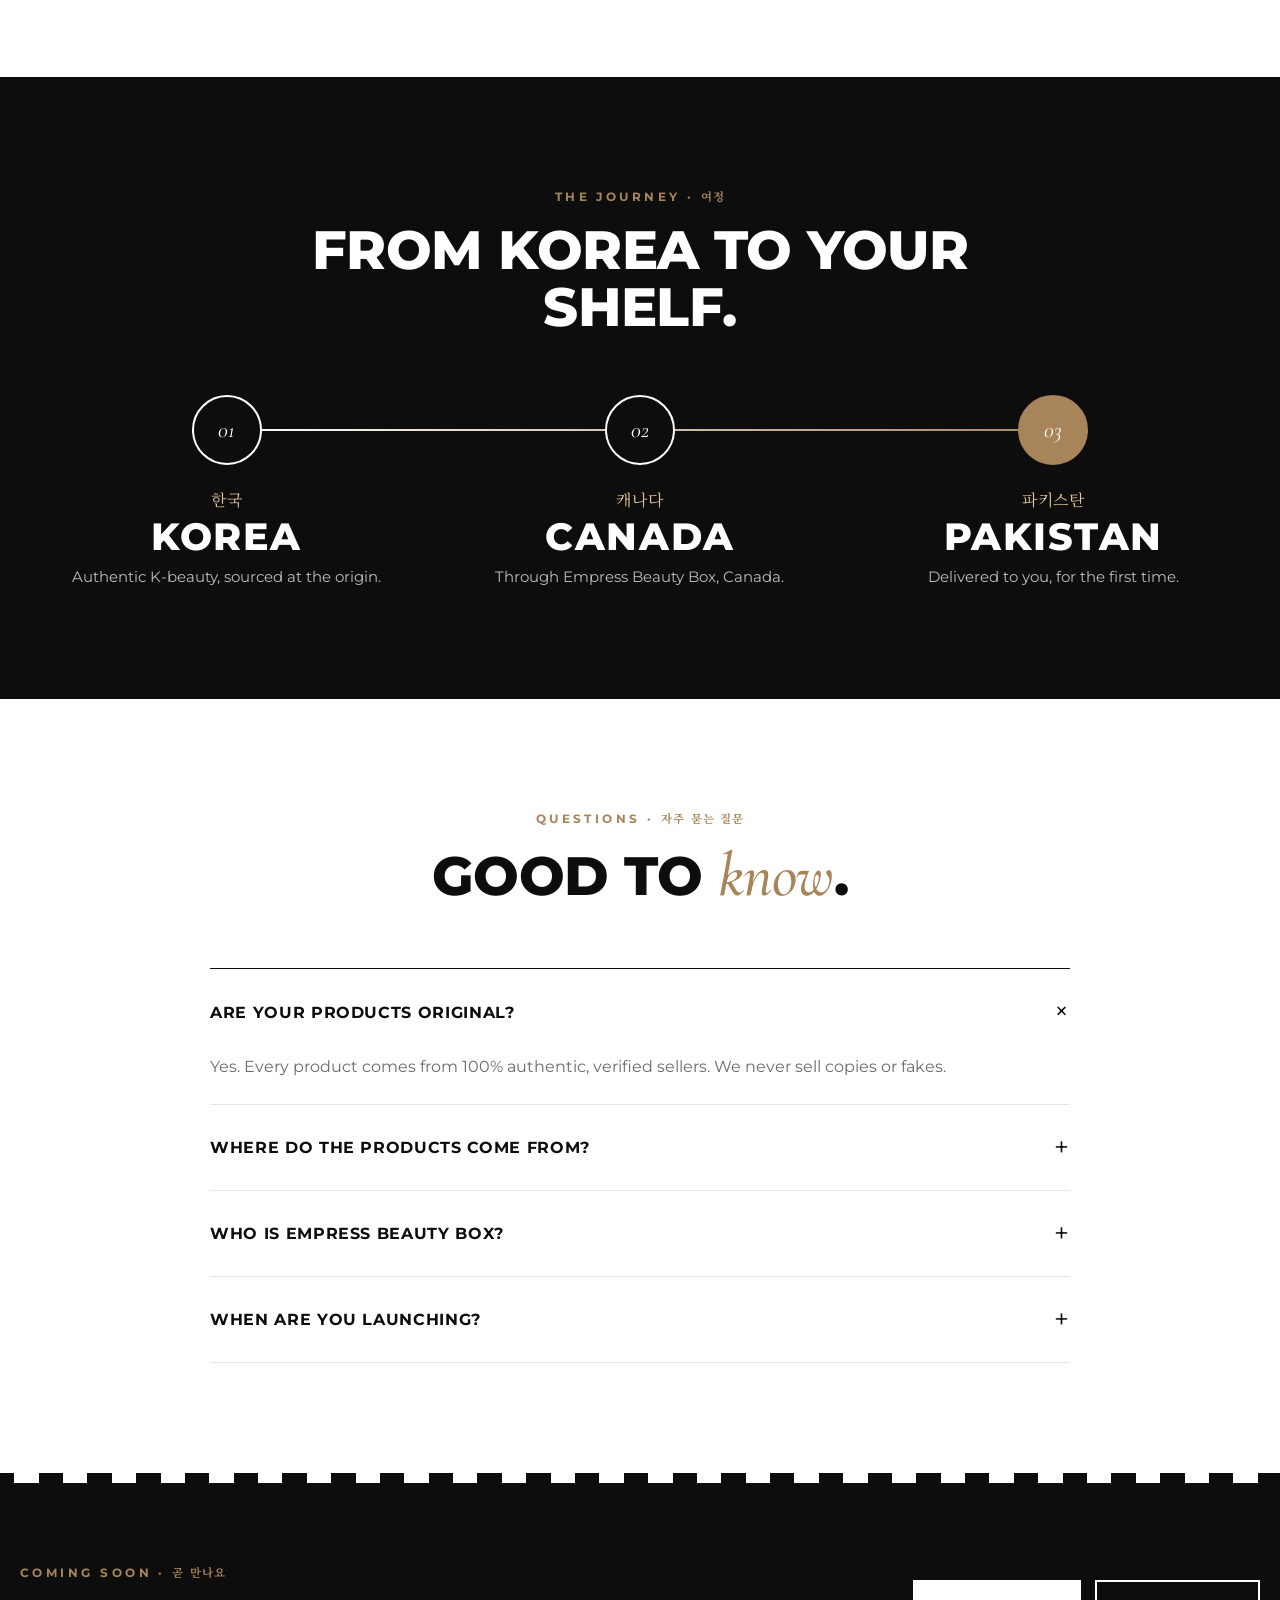
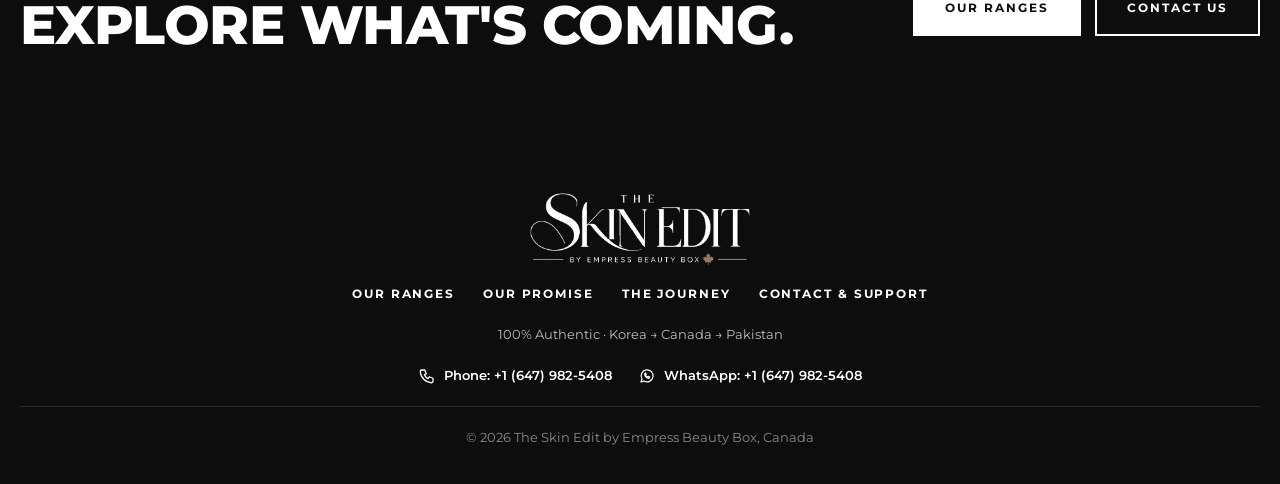
==== commit c96027e9: "Add Contact & Support tab to menus and footer, update contact page banner with call and WhatsApp Co-" ====
--- a/authentic.html
+++ b/authentic.html
@@ -43,6 +43,7 @@
       <a href="index.html" class="logo"><img src="images/logo.png" alt="The Skin Edit by Empress Beauty Box" /></a>
       <nav class="nav nav-right">
         <a href="index.html#journey">The Journey</a>
+        <a href="contact.html">Contact &amp; Support</a>
         <a href="index.html#launch" class="nav-pill">Coming Soon</a>
       </nav>
       <button class="menu-btn" id="menuBtn" aria-label="Open menu" aria-expanded="false"><span></span><span></span><span></span></button>
@@ -51,6 +52,7 @@
       <a href="index.html#ranges">Our Ranges</a>
       <a href="index.html#promise">Our Promise</a>
       <a href="index.html#journey">The Journey</a>
+      <a href="contact.html">Contact &amp; Support</a>
       <a href="index.html#launch">Coming Soon</a>
     </nav>
   </header>
@@ -310,6 +312,7 @@
         <a href="index.html#ranges">Our Ranges</a>
         <a href="index.html#promise">Our Promise</a>
         <a href="index.html#journey">The Journey</a>
+        <a href="contact.html">Contact &amp; Support</a>
       </nav>
       <p>100% Authentic · Korea → Canada → Pakistan</p>
       <p class="footer-contact">
